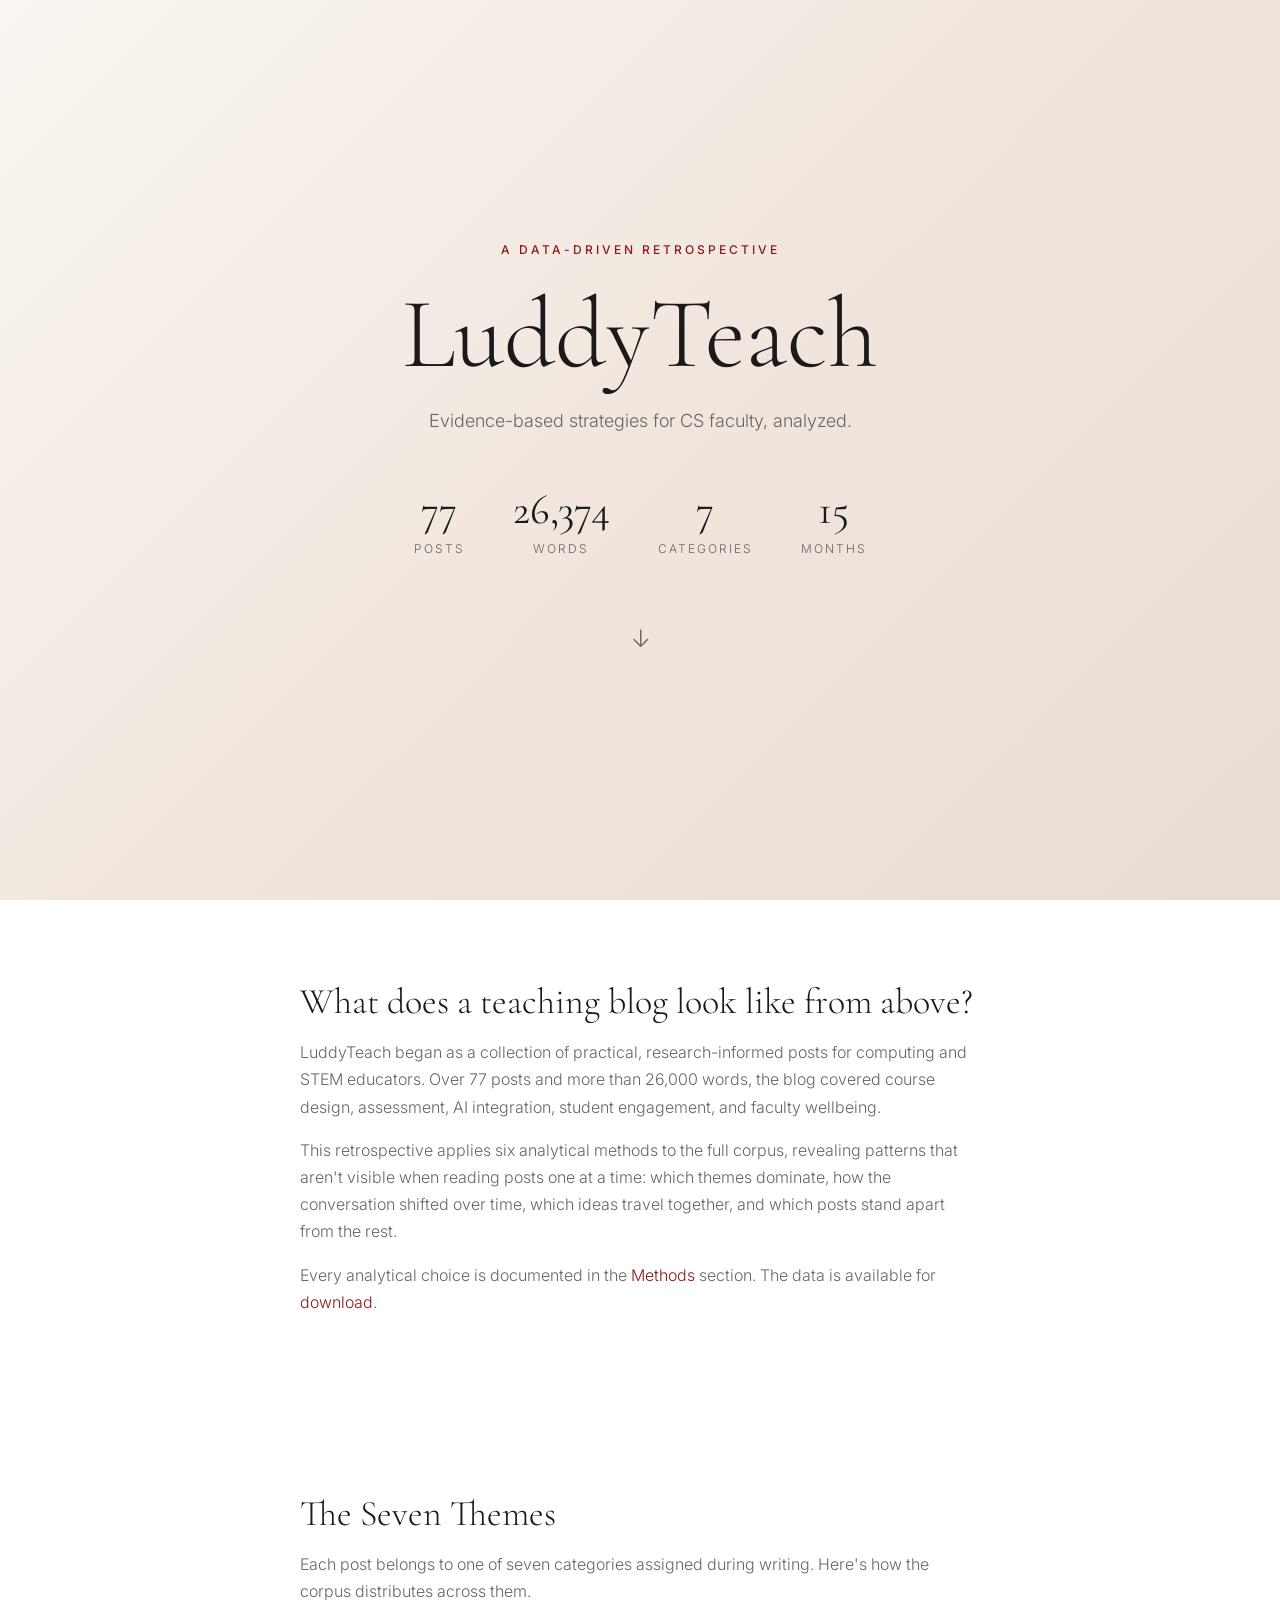
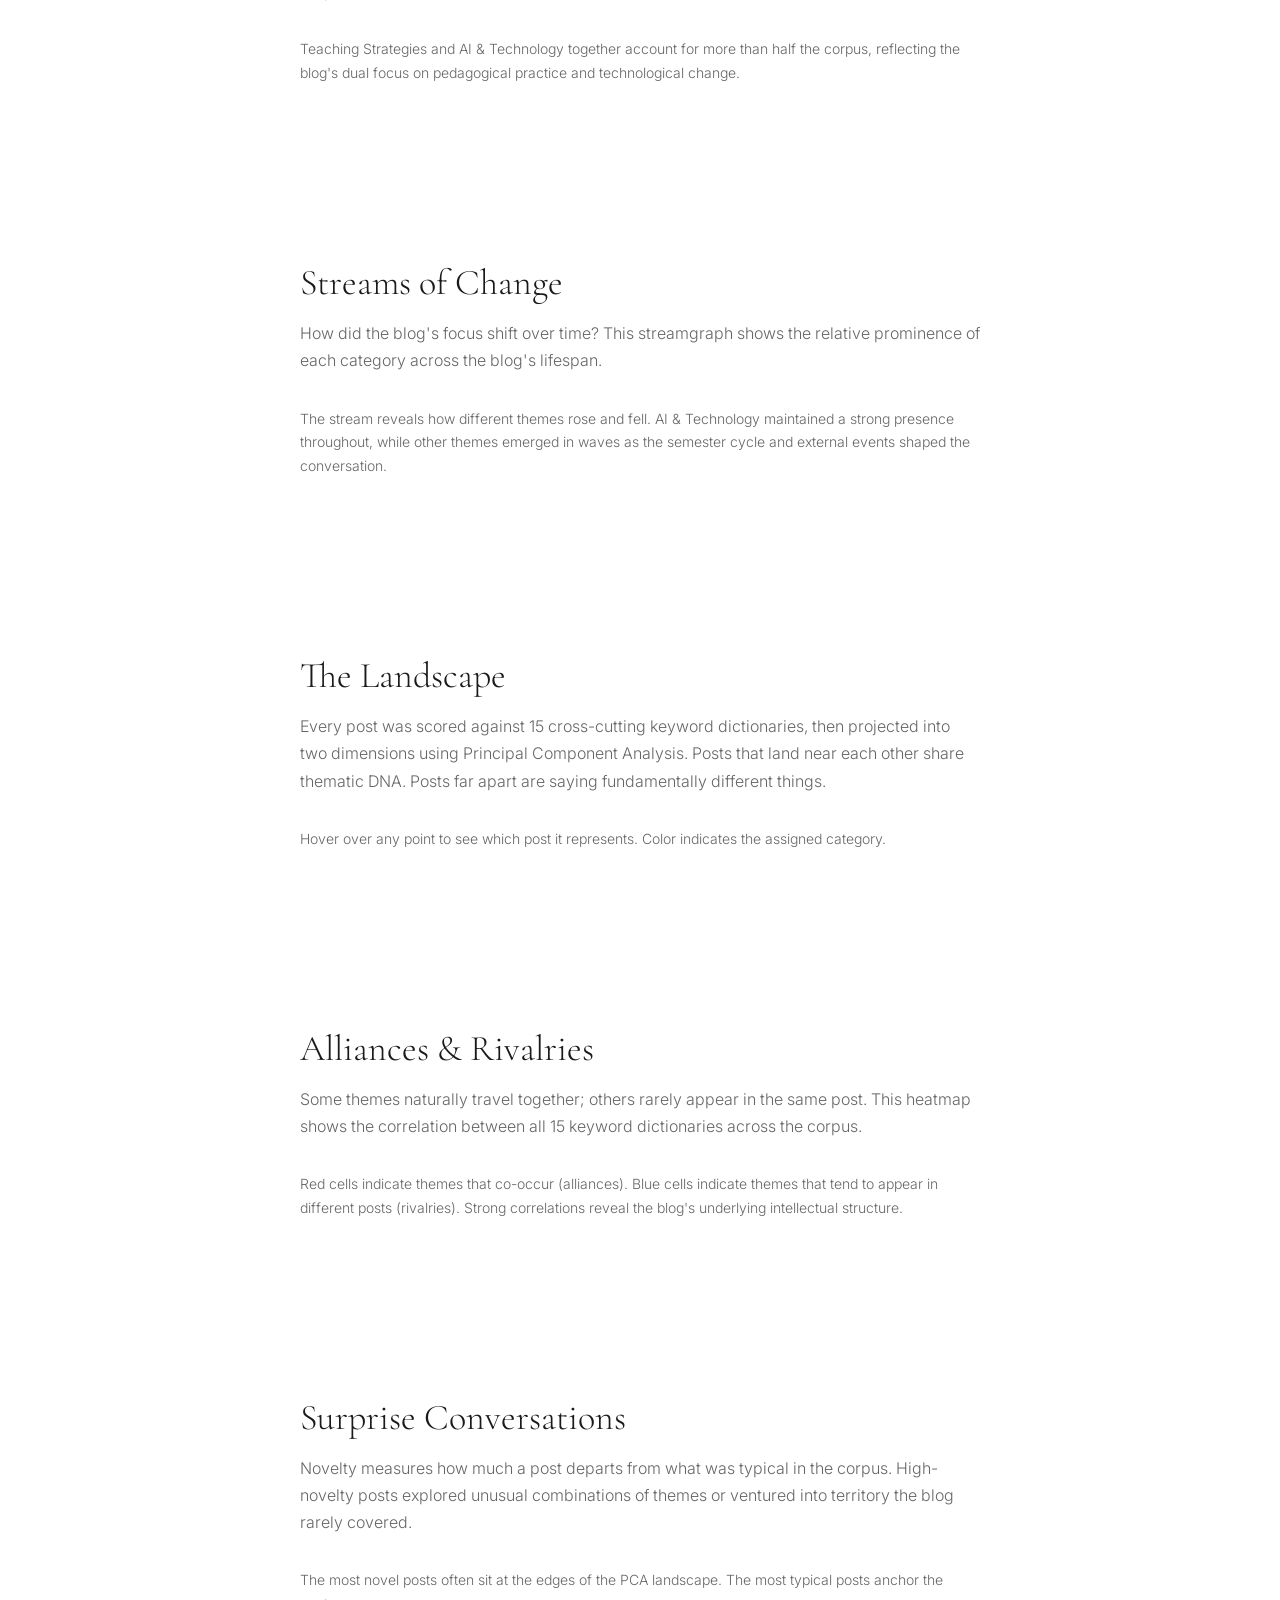
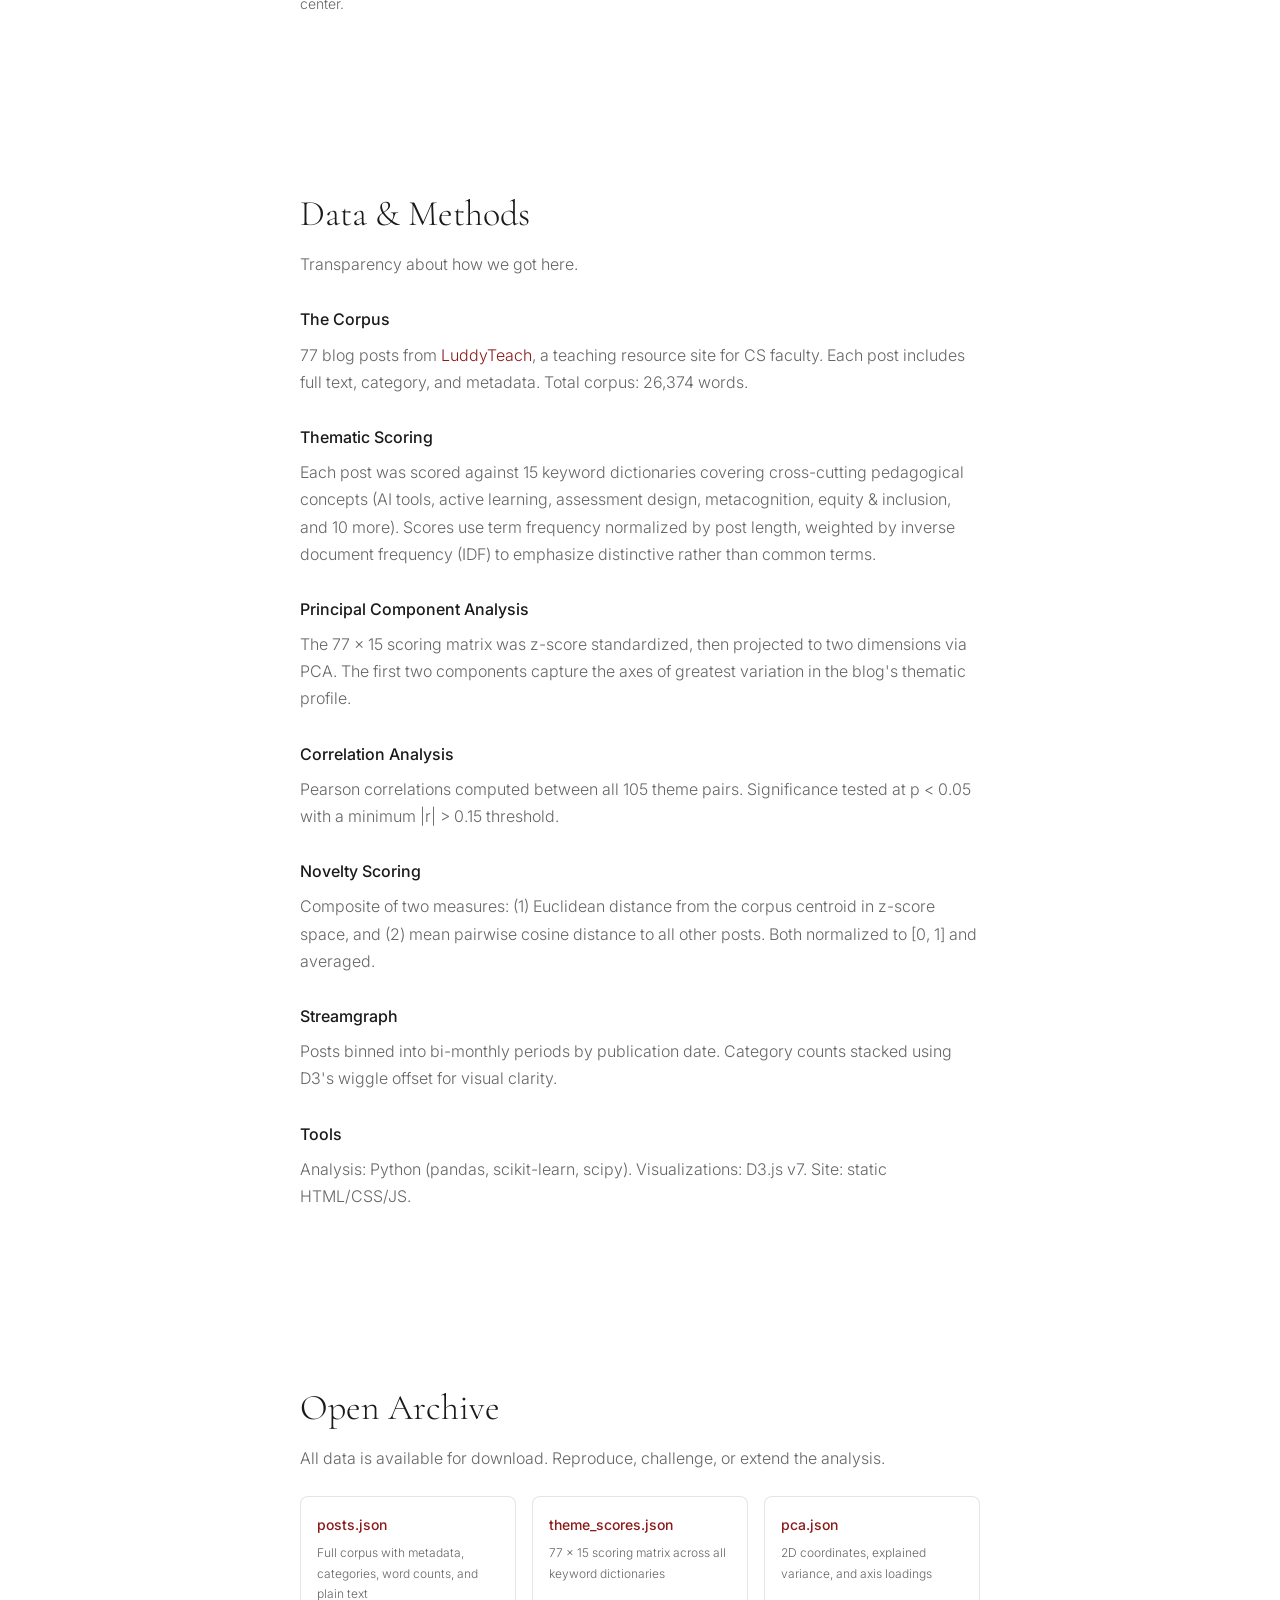
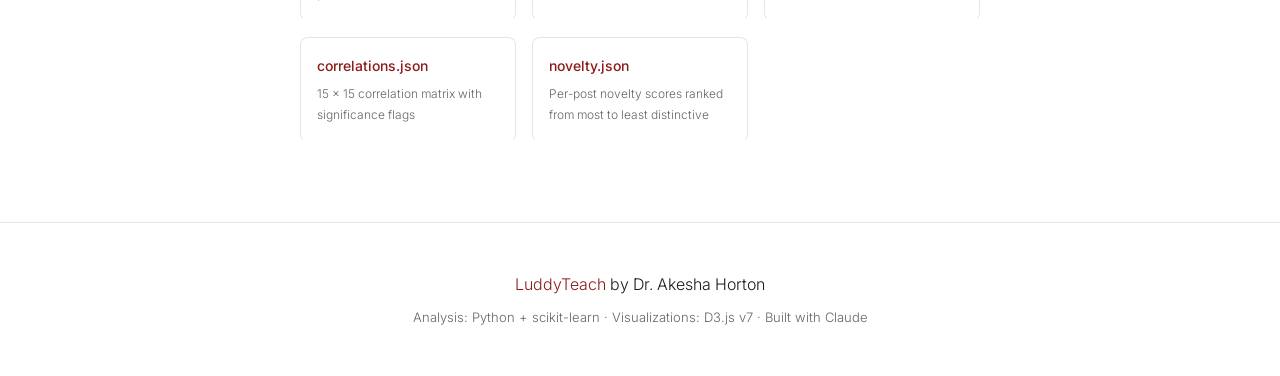
==== index.html @ 4d31f8a6 "Add LuddyTeach retrospective site Data-driven interactive retrospective of 77 LuddyTeach blog posts," ====
<!DOCTYPE html>
<html lang="en">
<head>
  <meta charset="UTF-8">
  <meta name="viewport" content="width=device-width, initial-scale=1.0">
  <title>LuddyTeach: A Retrospective</title>
  <link rel="preconnect" href="https://fonts.googleapis.com">
  <link rel="preconnect" href="https://fonts.gstatic.com" crossorigin>
  <link href="https://fonts.googleapis.com/css2?family=Cormorant+Garamond:wght@300;400;500&family=Inter:wght@300;400;500&display=swap" rel="stylesheet">
  <link rel="stylesheet" href="css/style.css">
</head>
<body>
  <!-- Hero -->
  <section id="hero" class="section hero">
    <div class="hero-content">
      <p class="hero-label">A DATA-DRIVEN RETROSPECTIVE</p>
      <h1 class="hero-title">LuddyTeach</h1>
      <p class="hero-subtitle">Evidence-based strategies for CS faculty, analyzed.</p>
      <div class="hero-stats">
        <div class="stat">
          <span class="stat-number" data-target="77">0</span>
          <span class="stat-label">Posts</span>
        </div>
        <div class="stat">
          <span class="stat-number" data-target="26374">0</span>
          <span class="stat-label">Words</span>
        </div>
        <div class="stat">
          <span class="stat-number" data-target="7">0</span>
          <span class="stat-label">Categories</span>
        </div>
        <div class="stat">
          <span class="stat-number" data-target="15">0</span>
          <span class="stat-label">Months</span>
        </div>
      </div>
      <div class="scroll-arrow">&#8595;</div>
    </div>
  </section>

  <!-- Introduction -->
  <section id="intro" class="section content-section">
    <div class="content-column">
      <h2>What does a teaching blog look like from above?</h2>
      <p>LuddyTeach began as a collection of practical, research-informed posts for computing and STEM educators. Over 77 posts and more than 26,000 words, the blog covered course design, assessment, AI integration, student engagement, and faculty wellbeing.</p>
      <p>This retrospective applies six analytical methods to the full corpus, revealing patterns that aren't visible when reading posts one at a time: which themes dominate, how the conversation shifted over time, which ideas travel together, and which posts stand apart from the rest.</p>
      <p>Every analytical choice is documented in the <a href="#methods">Methods</a> section. The data is available for <a href="#download">download</a>.</p>
    </div>
  </section>

  <!-- Themes -->
  <section id="themes" class="section content-section">
    <div class="content-column">
      <h2>The Seven Themes</h2>
      <p>Each post belongs to one of seven categories assigned during writing. Here's how the corpus distributes across them.</p>
    </div>
    <div class="chart-container">
      <div id="theme-chart"></div>
    </div>
    <div class="content-column">
      <p class="chart-caption">Teaching Strategies and AI & Technology together account for more than half the corpus, reflecting the blog's dual focus on pedagogical practice and technological change.</p>
    </div>
  </section>

  <!-- Streamgraph -->
  <section id="streams" class="section content-section">
    <div class="content-column">
      <h2>Streams of Change</h2>
      <p>How did the blog's focus shift over time? This streamgraph shows the relative prominence of each category across the blog's lifespan.</p>
    </div>
    <div class="chart-container wide">
      <div id="stream-chart"></div>
    </div>
    <div class="content-column">
      <p class="chart-caption">The stream reveals how different themes rose and fell. AI & Technology maintained a strong presence throughout, while other themes emerged in waves as the semester cycle and external events shaped the conversation.</p>
    </div>
  </section>

  <!-- PCA Landscape -->
  <section id="landscape" class="section content-section">
    <div class="content-column">
      <h2>The Landscape</h2>
      <p>Every post was scored against 15 cross-cutting keyword dictionaries, then projected into two dimensions using Principal Component Analysis. Posts that land near each other share thematic DNA. Posts far apart are saying fundamentally different things.</p>
    </div>
    <div class="chart-container">
      <div id="pca-chart"></div>
    </div>
    <div class="content-column">
      <p class="chart-caption" id="pca-caption">Hover over any point to see which post it represents. Color indicates the assigned category.</p>
    </div>
  </section>

  <!-- Correlations -->
  <section id="correlations" class="section content-section">
    <div class="content-column">
      <h2>Alliances &amp; Rivalries</h2>
      <p>Some themes naturally travel together; others rarely appear in the same post. This heatmap shows the correlation between all 15 keyword dictionaries across the corpus.</p>
    </div>
    <div class="chart-container">
      <div id="corr-chart"></div>
    </div>
    <div class="content-column">
      <p class="chart-caption">Red cells indicate themes that co-occur (alliances). Blue cells indicate themes that tend to appear in different posts (rivalries). Strong correlations reveal the blog's underlying intellectual structure.</p>
    </div>
  </section>

  <!-- Novelty -->
  <section id="novelty" class="section content-section">
    <div class="content-column">
      <h2>Surprise Conversations</h2>
      <p>Novelty measures how much a post departs from what was typical in the corpus. High-novelty posts explored unusual combinations of themes or ventured into territory the blog rarely covered.</p>
    </div>
    <div class="chart-container">
      <div id="novelty-chart"></div>
    </div>
    <div class="content-column">
      <p class="chart-caption">The most novel posts often sit at the edges of the PCA landscape. The most typical posts anchor the center.</p>
    </div>
  </section>

  <!-- Methods -->
  <section id="methods" class="section content-section">
    <div class="content-column">
      <h2>Data &amp; Methods</h2>
      <p>Transparency about how we got here.</p>

      <h3>The Corpus</h3>
      <p>77 blog posts from <a href="https://akesha.github.io/cs-faculty-hub/" target="_blank">LuddyTeach</a>, a teaching resource site for CS faculty. Each post includes full text, category, and metadata. Total corpus: 26,374 words.</p>

      <h3>Thematic Scoring</h3>
      <p>Each post was scored against 15 keyword dictionaries covering cross-cutting pedagogical concepts (AI tools, active learning, assessment design, metacognition, equity &amp; inclusion, and 10 more). Scores use term frequency normalized by post length, weighted by inverse document frequency (IDF) to emphasize distinctive rather than common terms.</p>

      <h3>Principal Component Analysis</h3>
      <p>The 77 &times; 15 scoring matrix was z-score standardized, then projected to two dimensions via PCA. The first two components capture the axes of greatest variation in the blog's thematic profile.</p>

      <h3>Correlation Analysis</h3>
      <p>Pearson correlations computed between all 105 theme pairs. Significance tested at p &lt; 0.05 with a minimum |r| &gt; 0.15 threshold.</p>

      <h3>Novelty Scoring</h3>
      <p>Composite of two measures: (1) Euclidean distance from the corpus centroid in z-score space, and (2) mean pairwise cosine distance to all other posts. Both normalized to [0, 1] and averaged.</p>

      <h3>Streamgraph</h3>
      <p>Posts binned into bi-monthly periods by publication date. Category counts stacked using D3's wiggle offset for visual clarity.</p>

      <h3>Tools</h3>
      <p>Analysis: Python (pandas, scikit-learn, scipy). Visualizations: D3.js v7. Site: static HTML/CSS/JS.</p>
    </div>
  </section>

  <!-- Download -->
  <section id="download" class="section content-section">
    <div class="content-column">
      <h2>Open Archive</h2>
      <p>All data is available for download. Reproduce, challenge, or extend the analysis.</p>
      <div class="download-grid">
        <a href="data/posts.json" download class="download-card">
          <strong>posts.json</strong>
          <span>Full corpus with metadata, categories, word counts, and plain text</span>
        </a>
        <a href="data/theme_scores.json" download class="download-card">
          <strong>theme_scores.json</strong>
          <span>77 &times; 15 scoring matrix across all keyword dictionaries</span>
        </a>
        <a href="data/pca.json" download class="download-card">
          <strong>pca.json</strong>
          <span>2D coordinates, explained variance, and axis loadings</span>
        </a>
        <a href="data/correlations.json" download class="download-card">
          <strong>correlations.json</strong>
          <span>15 &times; 15 correlation matrix with significance flags</span>
        </a>
        <a href="data/novelty.json" download class="download-card">
          <strong>novelty.json</strong>
          <span>Per-post novelty scores ranked from most to least distinctive</span>
        </a>
      </div>
    </div>
  </section>

  <!-- Footer -->
  <footer class="footer">
    <p><a href="https://akesha.github.io/cs-faculty-hub/" target="_blank">LuddyTeach</a> by Dr. Akesha Horton</p>
    <p class="footer-sub">Analysis: Python + scikit-learn &middot; Visualizations: D3.js v7 &middot; Built with Claude</p>
  </footer>

  <!-- Tooltip -->
  <div id="tooltip" class="tooltip"></div>

  <script src="https://d3js.org/d3.v7.min.js"></script>
  <script src="js/utils.js"></script>
  <script src="js/hero.js"></script>
  <script src="js/themes.js"></script>
  <script src="js/streamgraph.js"></script>
  <script src="js/pca.js"></script>
  <script src="js/correlations.js"></script>
  <script src="js/novelty.js"></script>
  <script src="js/main.js"></script>
</body>
</html>
---- css/style.css ----
/* Reset */
*, *::before, *::after { margin: 0; padding: 0; box-sizing: border-box; }

/* Typography */
:root {
  --font-display: 'Cormorant Garamond', serif;
  --font-body: 'Inter', sans-serif;
  --color-bg: #fff;
  --color-text: #1a1a1a;
  --color-text-secondary: #666;
  --color-border: #e5e5e5;
  --color-accent: #8b1a1a;
  --cat-ai: #4E79A7;
  --cat-teaching: #F28E2B;
  --cat-assessment: #E15759;
  --cat-engagement: #76B7B2;
  --cat-course: #59A14F;
  --cat-inclusion: #EDC948;
  --cat-wellbeing: #B07AA1;
}

html { scroll-behavior: smooth; }

body {
  font-family: var(--font-body);
  font-weight: 300;
  color: var(--color-text);
  background: var(--color-bg);
  line-height: 1.7;
  font-size: 16px;
  -webkit-font-smoothing: antialiased;
}

/* Sections */
.section {
  padding: 80px 24px;
  opacity: 0;
  transform: translateY(30px);
  transition: opacity 0.6s ease, transform 0.6s ease;
}
.section.visible {
  opacity: 1;
  transform: translateY(0);
}

/* Hero */
.hero {
  min-height: 100vh;
  display: flex;
  align-items: center;
  justify-content: center;
  text-align: center;
  background: linear-gradient(135deg, #faf5f0 0%, #f0e6de 50%, #e8ddd4 100%);
  opacity: 1;
  transform: none;
}
.hero-label {
  font-family: var(--font-body);
  font-weight: 500;
  font-size: 12px;
  letter-spacing: 3px;
  color: var(--color-accent);
  margin-bottom: 20px;
}
.hero-title {
  font-family: var(--font-display);
  font-weight: 300;
  font-size: clamp(48px, 10vw, 100px);
  line-height: 1.1;
  margin-bottom: 16px;
  color: var(--color-text);
}
.hero-subtitle {
  font-size: 18px;
  color: var(--color-text-secondary);
  margin-bottom: 48px;
  font-weight: 300;
}
.hero-stats {
  display: flex;
  gap: 48px;
  justify-content: center;
  flex-wrap: wrap;
}
.stat {
  display: flex;
  flex-direction: column;
  align-items: center;
}
.stat-number {
  font-family: var(--font-display);
  font-size: 42px;
  font-weight: 400;
  color: var(--color-text);
  line-height: 1.2;
}
.stat-label {
  font-size: 12px;
  letter-spacing: 2px;
  text-transform: uppercase;
  color: var(--color-text-secondary);
  margin-top: 4px;
}
.scroll-arrow {
  margin-top: 60px;
  font-size: 24px;
  color: var(--color-text-secondary);
  animation: bounce 2s infinite;
}
@keyframes bounce {
  0%, 100% { transform: translateY(0); }
  50% { transform: translateY(8px); }
}

/* Content column */
.content-column {
  max-width: 680px;
  margin: 0 auto;
}
.content-column h2 {
  font-family: var(--font-display);
  font-weight: 300;
  font-size: 36px;
  margin-bottom: 16px;
  line-height: 1.2;
}
.content-column h3 {
  font-family: var(--font-body);
  font-weight: 500;
  font-size: 16px;
  margin-top: 28px;
  margin-bottom: 8px;
}
.content-column p {
  margin-bottom: 16px;
  color: var(--color-text-secondary);
}
.content-column a {
  color: var(--color-accent);
  text-decoration: none;
  border-bottom: 1px solid transparent;
  transition: border-color 0.2s;
}
.content-column a:hover {
  border-bottom-color: var(--color-accent);
}

/* Chart containers */
.chart-container {
  max-width: 720px;
  margin: 32px auto;
  padding: 0 16px;
}
.chart-container.wide {
  max-width: 900px;
}
.chart-caption {
  font-size: 14px;
  color: var(--color-text-secondary);
  margin-top: 12px;
}

/* SVG defaults */
svg text {
  font-family: var(--font-body);
}

/* Tooltip */
.tooltip {
  position: fixed;
  pointer-events: none;
  background: rgba(26, 26, 26, 0.92);
  color: #fff;
  padding: 8px 12px;
  border-radius: 6px;
  font-size: 13px;
  line-height: 1.4;
  max-width: 280px;
  opacity: 0;
  transition: opacity 0.15s;
  z-index: 100;
}
.tooltip.active {
  opacity: 1;
}
.tooltip strong {
  font-weight: 500;
}
.tooltip .cat-dot {
  display: inline-block;
  width: 8px;
  height: 8px;
  border-radius: 50%;
  margin-right: 4px;
  vertical-align: middle;
}

/* Download grid */
.download-grid {
  display: grid;
  grid-template-columns: repeat(auto-fit, minmax(200px, 1fr));
  gap: 16px;
  margin-top: 24px;
}
.download-card {
  display: flex;
  flex-direction: column;
  gap: 6px;
  padding: 16px;
  border: 1px solid var(--color-border);
  border-radius: 8px;
  text-decoration: none;
  color: var(--color-text);
  transition: border-color 0.2s, box-shadow 0.2s;
}
.download-card:hover {
  border-color: var(--color-accent);
  box-shadow: 0 2px 8px rgba(0,0,0,0.06);
}
.download-card strong {
  font-weight: 500;
  font-size: 14px;
}
.download-card span {
  font-size: 12px;
  color: var(--color-text-secondary);
}

/* Footer */
.footer {
  text-align: center;
  padding: 48px 24px;
  border-top: 1px solid var(--color-border);
}
.footer a {
  color: var(--color-accent);
  text-decoration: none;
}
.footer-sub {
  font-size: 13px;
  color: var(--color-text-secondary);
  margin-top: 8px;
}

/* Responsive */
@media (max-width: 768px) {
  .section { padding: 60px 16px; }
  .hero-stats { gap: 32px; }
  .stat-number { font-size: 32px; }
  .content-column h2 { font-size: 28px; }
  .chart-container, .chart-container.wide {
    max-width: 100%;
    overflow-x: auto;
  }
}
@media (max-width: 480px) {
  .hero-stats { gap: 24px; }
  .hero-subtitle { font-size: 16px; }
}
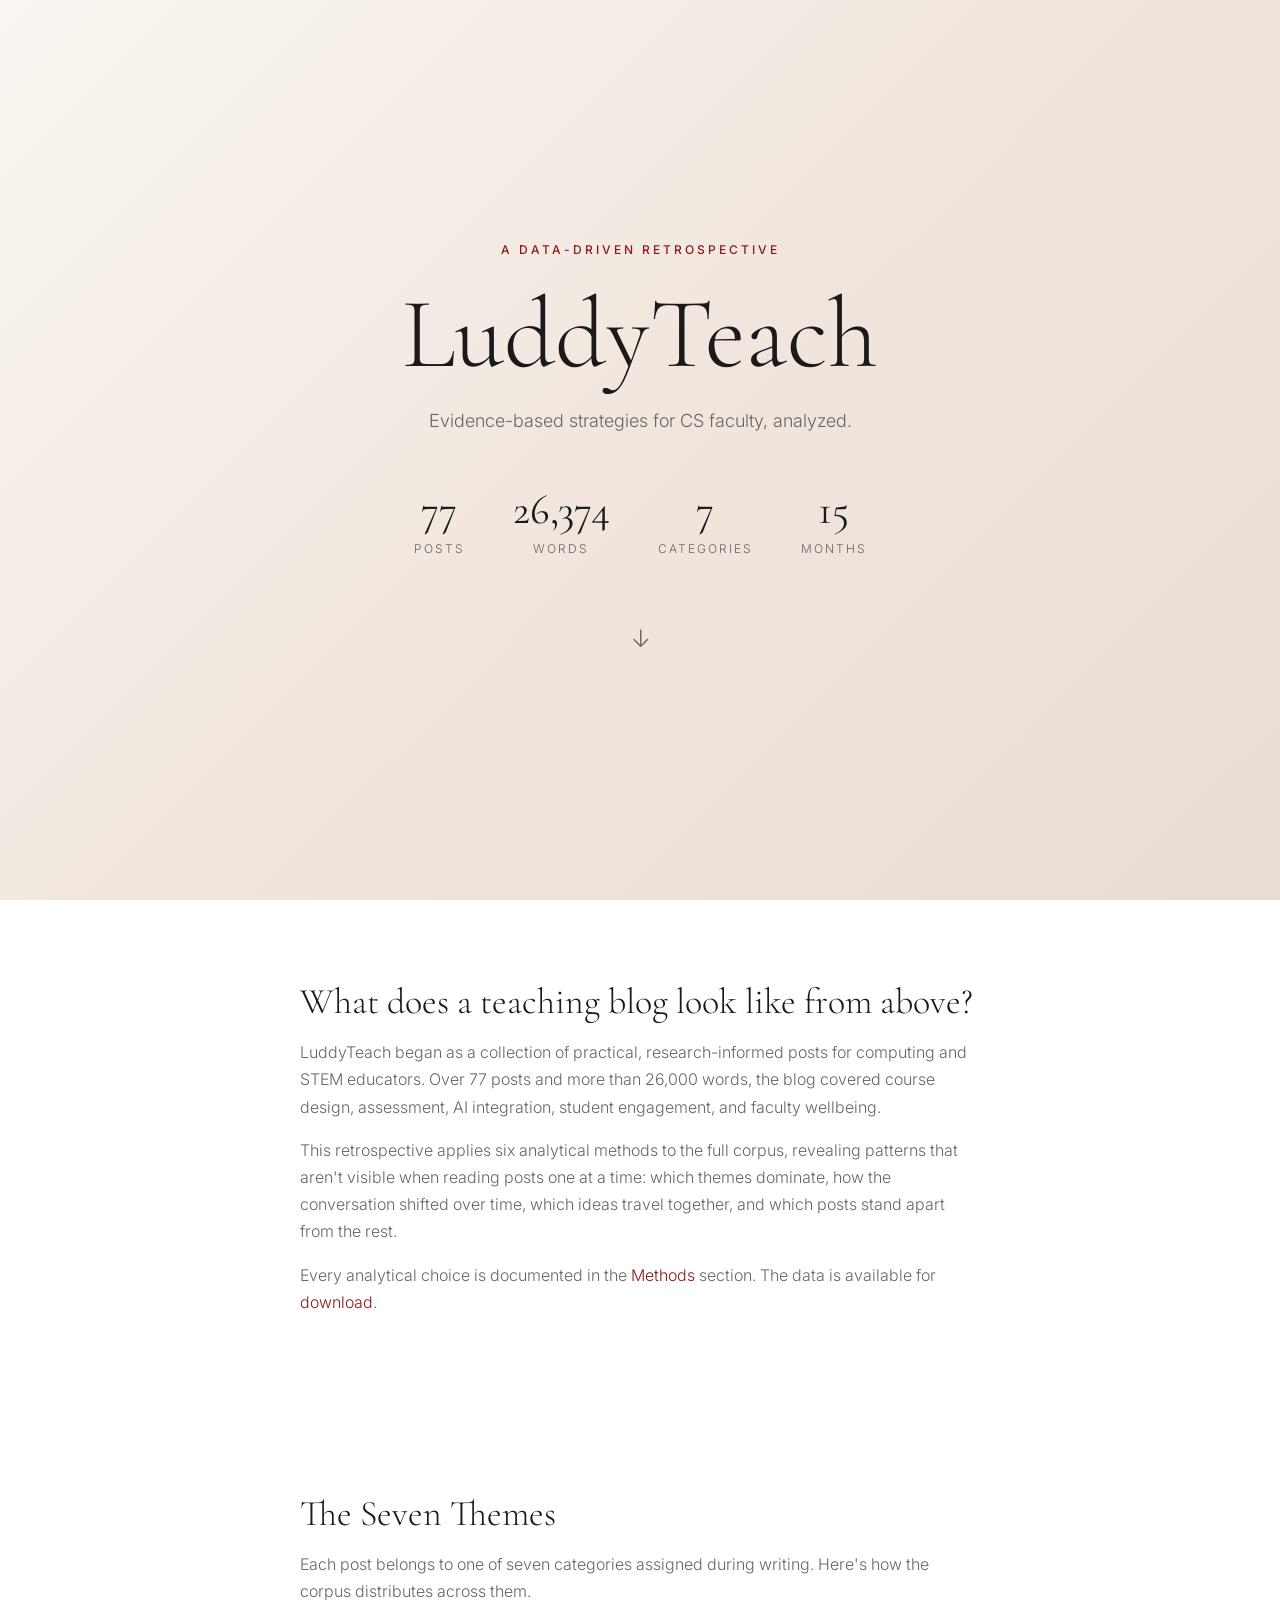
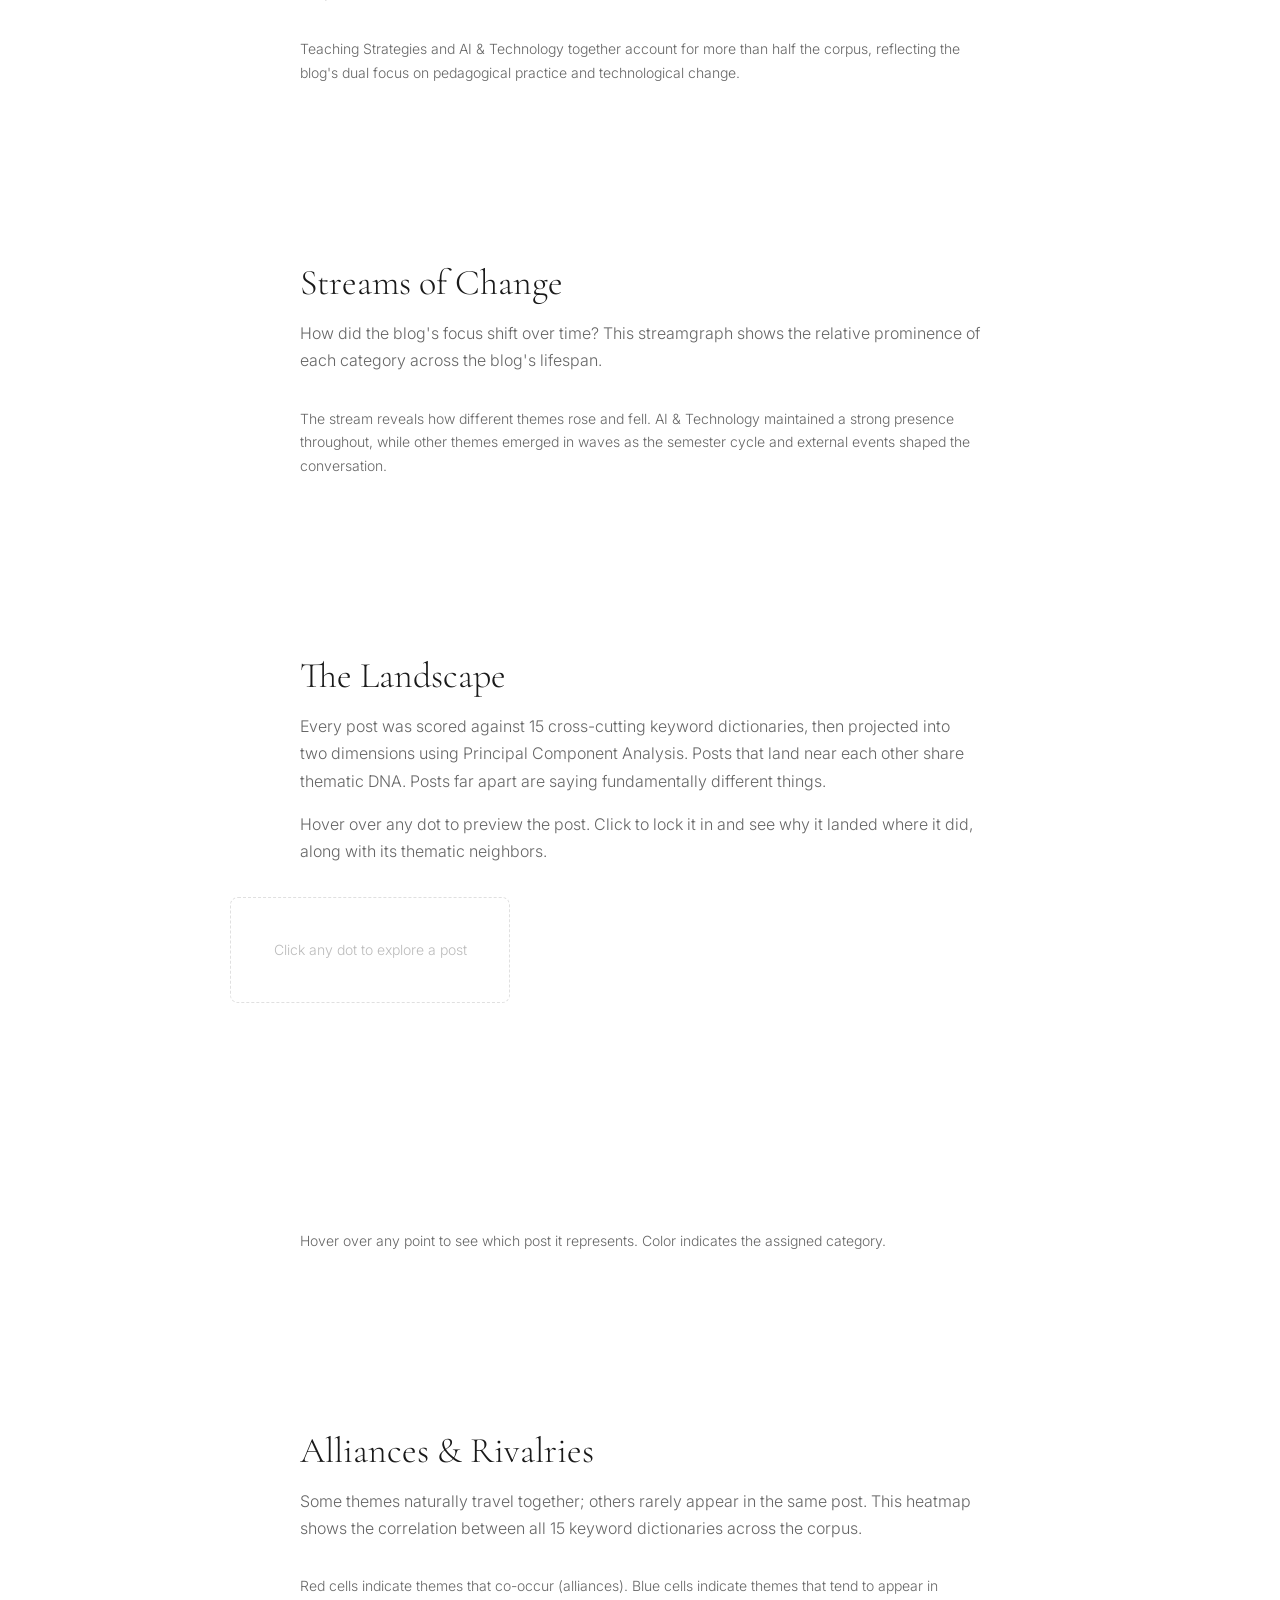
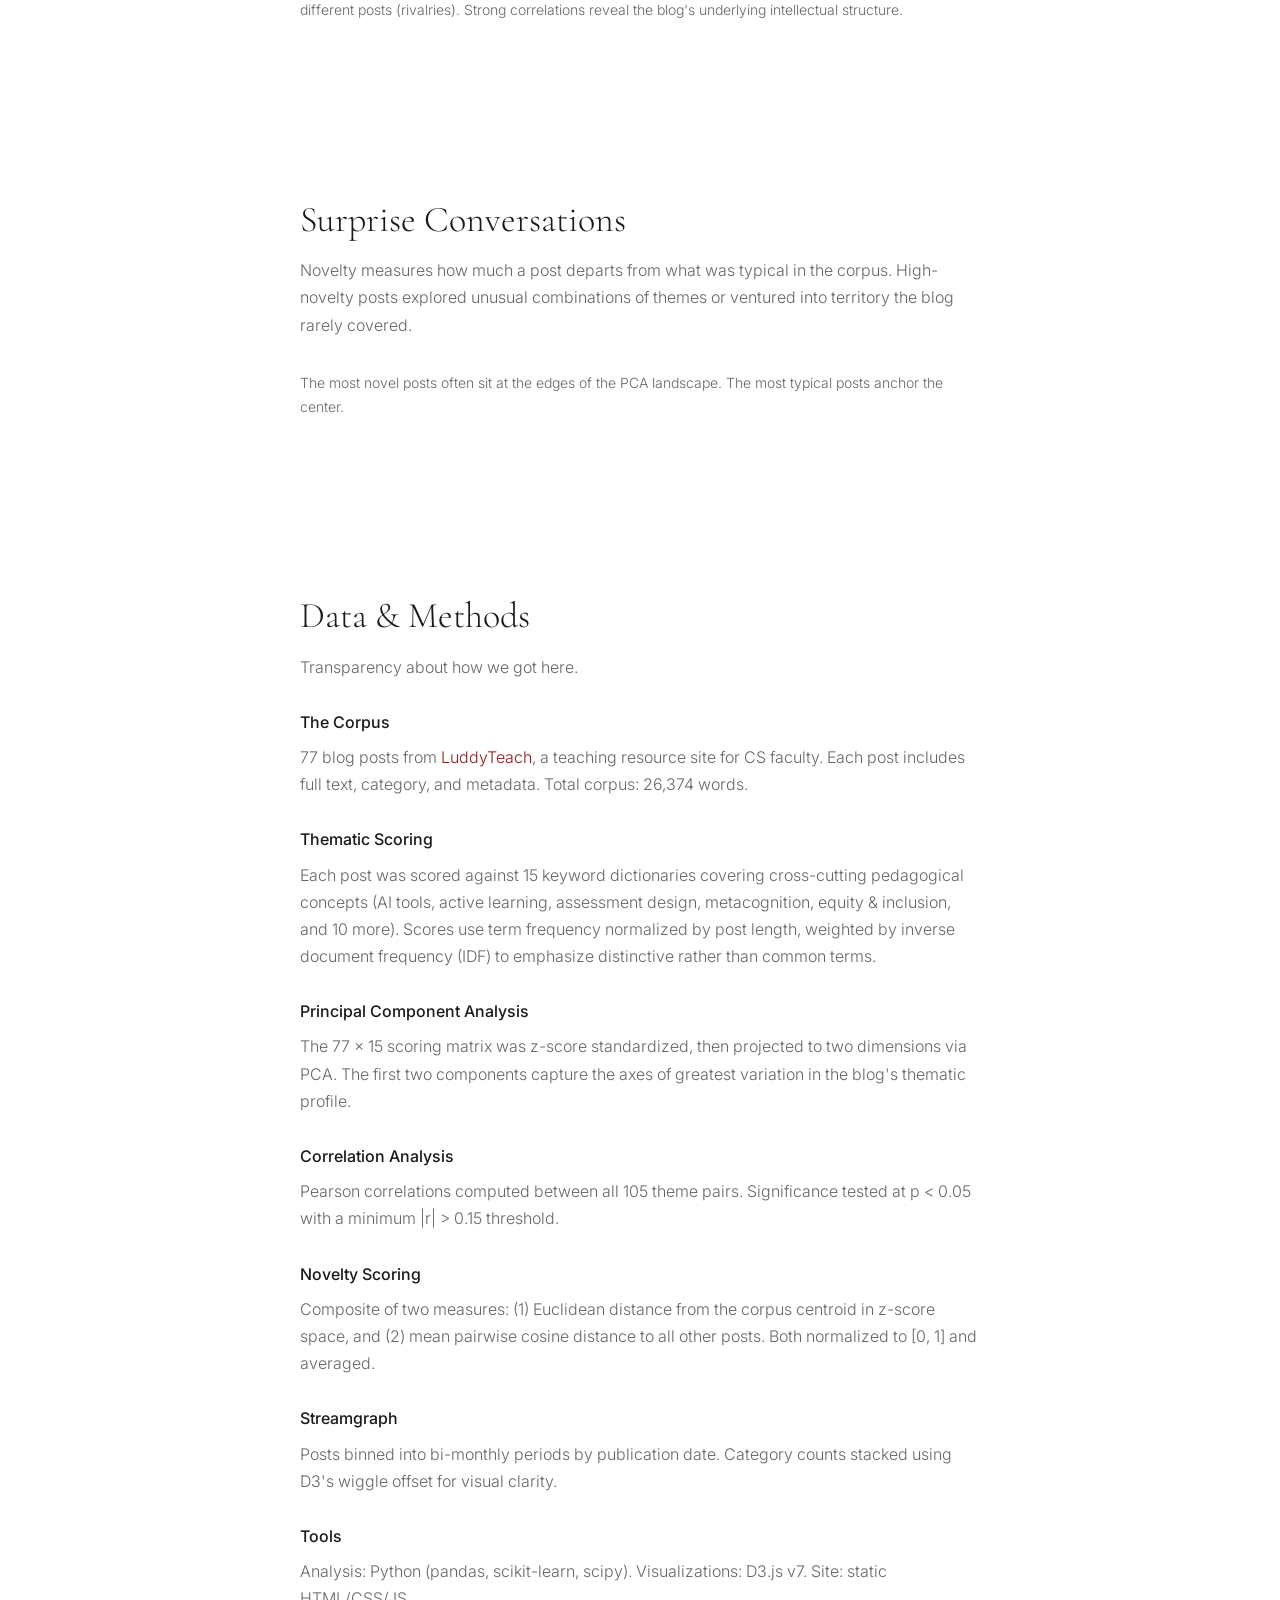
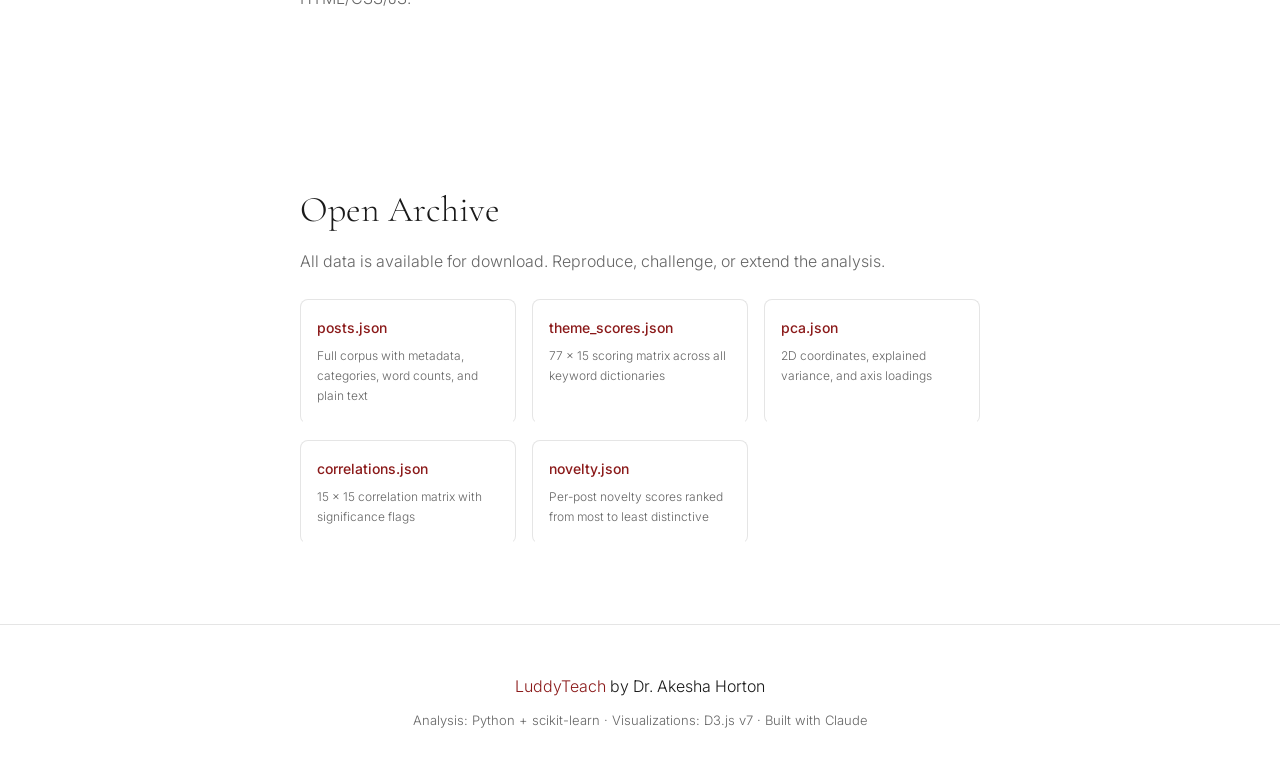
==== commit 11d0fa74: "Upgrade PCA landscape with click-to-lock detail panel Add SLL-style interactive landscape: K-means c" ====
--- a/index.html
+++ b/index.html
@@ -81,8 +81,9 @@
     <div class="content-column">
       <h2>The Landscape</h2>
       <p>Every post was scored against 15 cross-cutting keyword dictionaries, then projected into two dimensions using Principal Component Analysis. Posts that land near each other share thematic DNA. Posts far apart are saying fundamentally different things.</p>
-    </div>
-    <div class="chart-container">
+      <p>Hover over any dot to preview the post. Click to lock it in and see why it landed where it did, along with its thematic neighbors.</p>
+    </div>
+    <div class="chart-container wide">
       <div id="pca-chart"></div>
     </div>
     <div class="content-column">
--- a/css/style.css
+++ b/css/style.css
@@ -195,6 +195,100 @@
   vertical-align: middle;
 }
 
+/* PCA Landscape */
+.pca-wrapper {
+  display: flex;
+  gap: 24px;
+  align-items: flex-start;
+}
+.pca-chart-area {
+  flex-shrink: 0;
+}
+.pca-panel {
+  flex: 1;
+  min-width: 240px;
+  max-width: 280px;
+  min-height: 300px;
+}
+.pca-panel-empty {
+  color: #bbb;
+  font-size: 14px;
+  padding: 40px 16px;
+  text-align: center;
+  border: 1px dashed #e0e0e0;
+  border-radius: 8px;
+}
+.pca-panel-content {
+  padding: 12px 0;
+}
+.panel-cluster {
+  font-size: 11px;
+  font-weight: 500;
+  letter-spacing: 1.5px;
+  text-transform: uppercase;
+  margin-bottom: 6px;
+}
+.panel-title {
+  font-family: var(--font-display);
+  font-weight: 400;
+  font-size: 20px;
+  line-height: 1.3;
+  margin-bottom: 8px;
+  color: var(--color-text);
+}
+.panel-summary {
+  font-size: 13px;
+  color: var(--color-text-secondary);
+  line-height: 1.5;
+  margin-bottom: 16px;
+}
+.panel-section-label {
+  font-size: 11px;
+  font-weight: 500;
+  letter-spacing: 1.5px;
+  color: var(--color-accent);
+  margin-bottom: 6px;
+  margin-top: 12px;
+}
+.panel-why {
+  font-size: 13px;
+  color: var(--color-text-secondary);
+  line-height: 1.5;
+  margin-bottom: 4px;
+}
+.theme-tag {
+  display: inline-block;
+  padding: 2px 8px;
+  border-radius: 3px;
+  font-size: 11px;
+  font-weight: 500;
+  margin: 1px 2px;
+}
+.theme-tag.high {
+  background: #e8f4e8;
+  color: #2d6a2d;
+}
+.theme-tag.low {
+  background: #f4e8e8;
+  color: #8b3a3a;
+}
+.panel-neighbors {
+  display: flex;
+  flex-direction: column;
+  gap: 6px;
+}
+.neighbor-item {
+  font-size: 12px;
+  color: #555;
+  cursor: pointer;
+  padding: 4px 6px;
+  border-radius: 4px;
+  transition: background 0.15s;
+}
+.neighbor-item:hover {
+  background: #f5f5f5;
+}
+
 /* Download grid */
 .download-grid {
   display: grid;
@@ -252,6 +346,12 @@
     max-width: 100%;
     overflow-x: auto;
   }
+  .pca-wrapper {
+    flex-direction: column;
+  }
+  .pca-panel {
+    max-width: 100%;
+  }
 }
 @media (max-width: 480px) {
   .hero-stats { gap: 24px; }
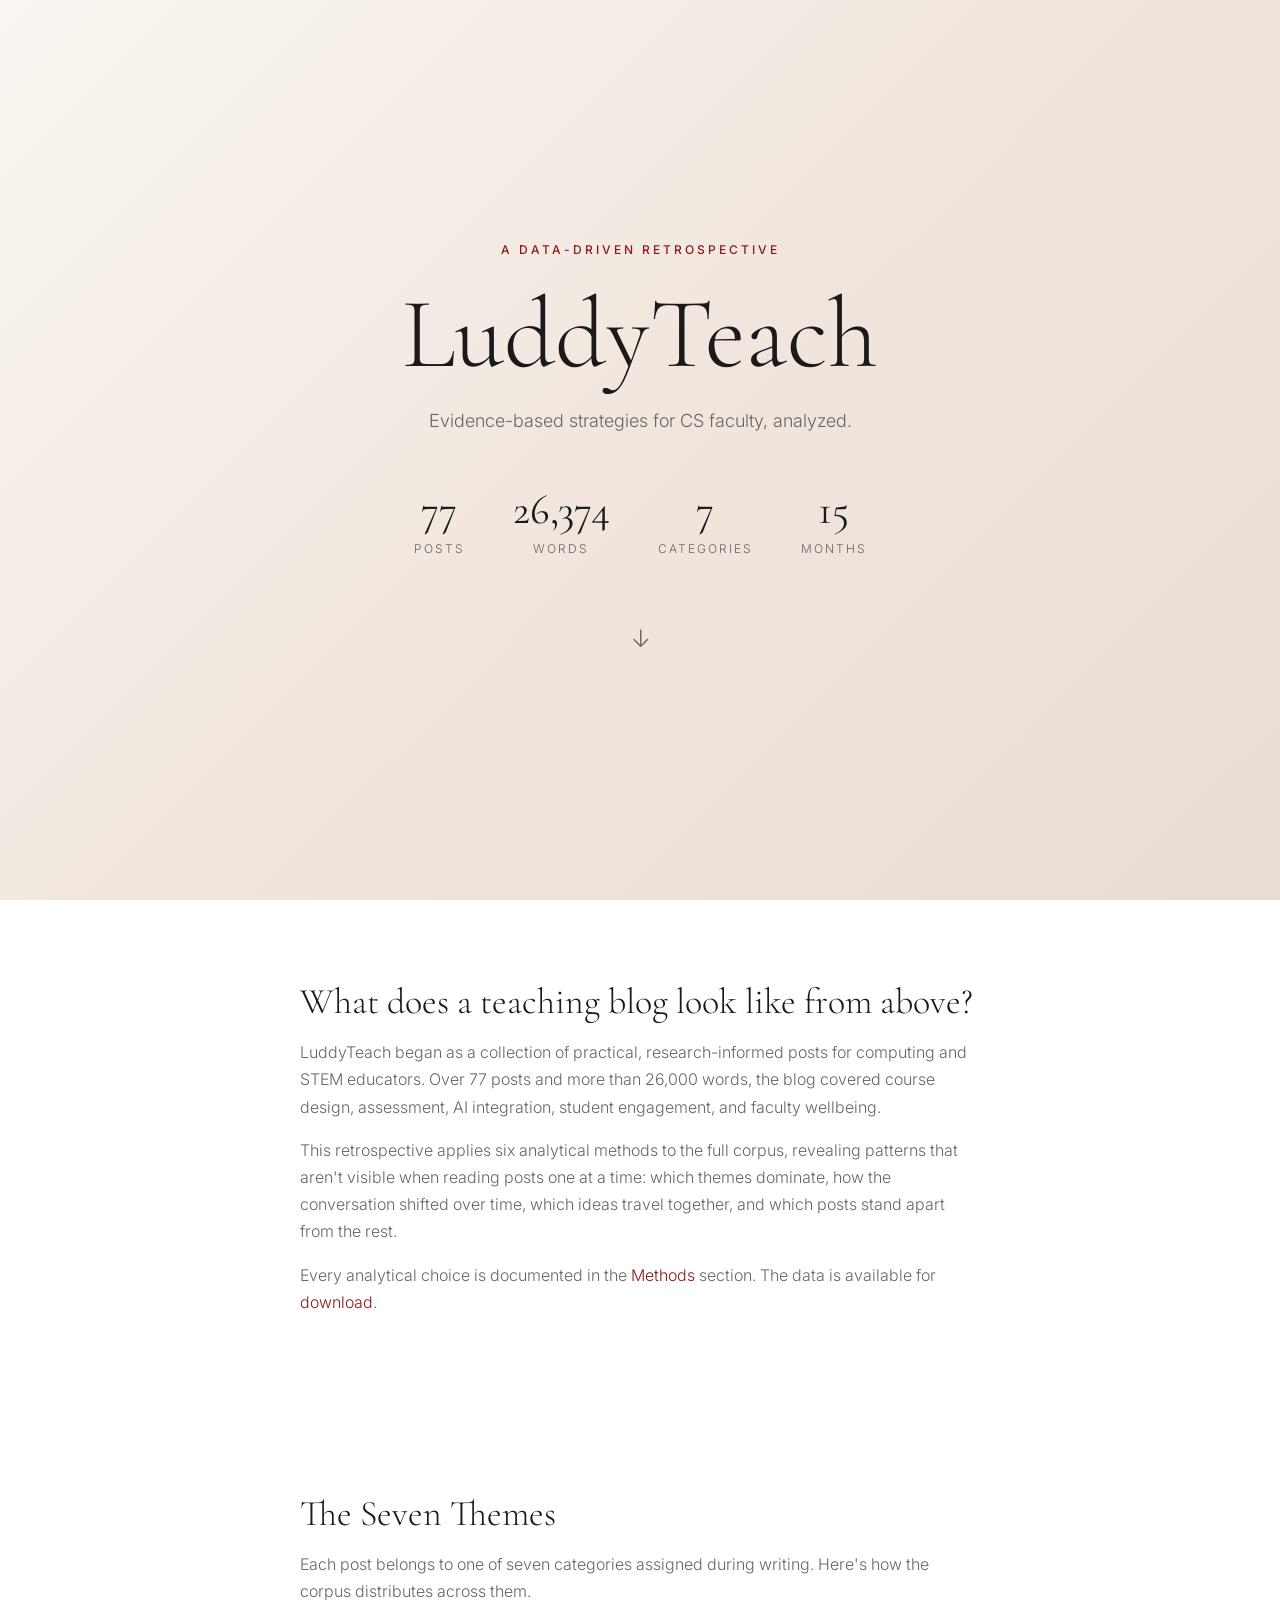
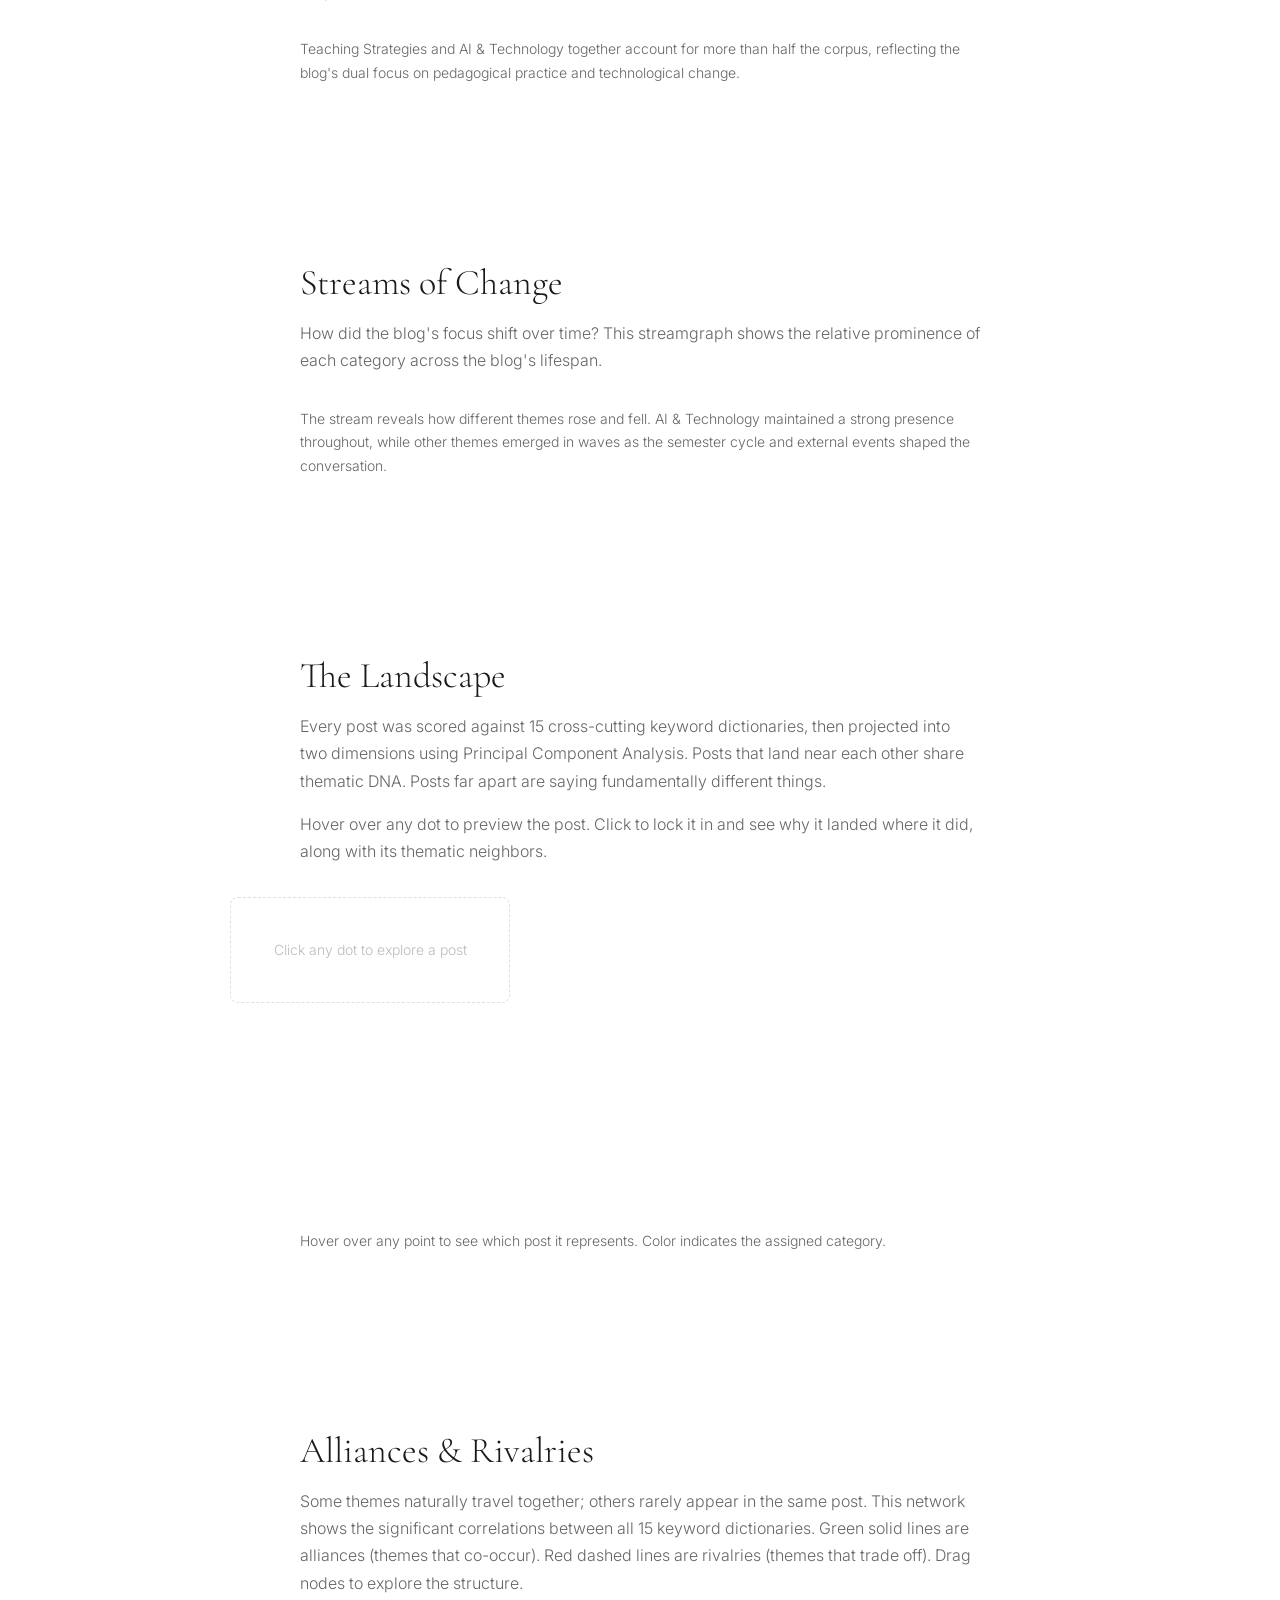
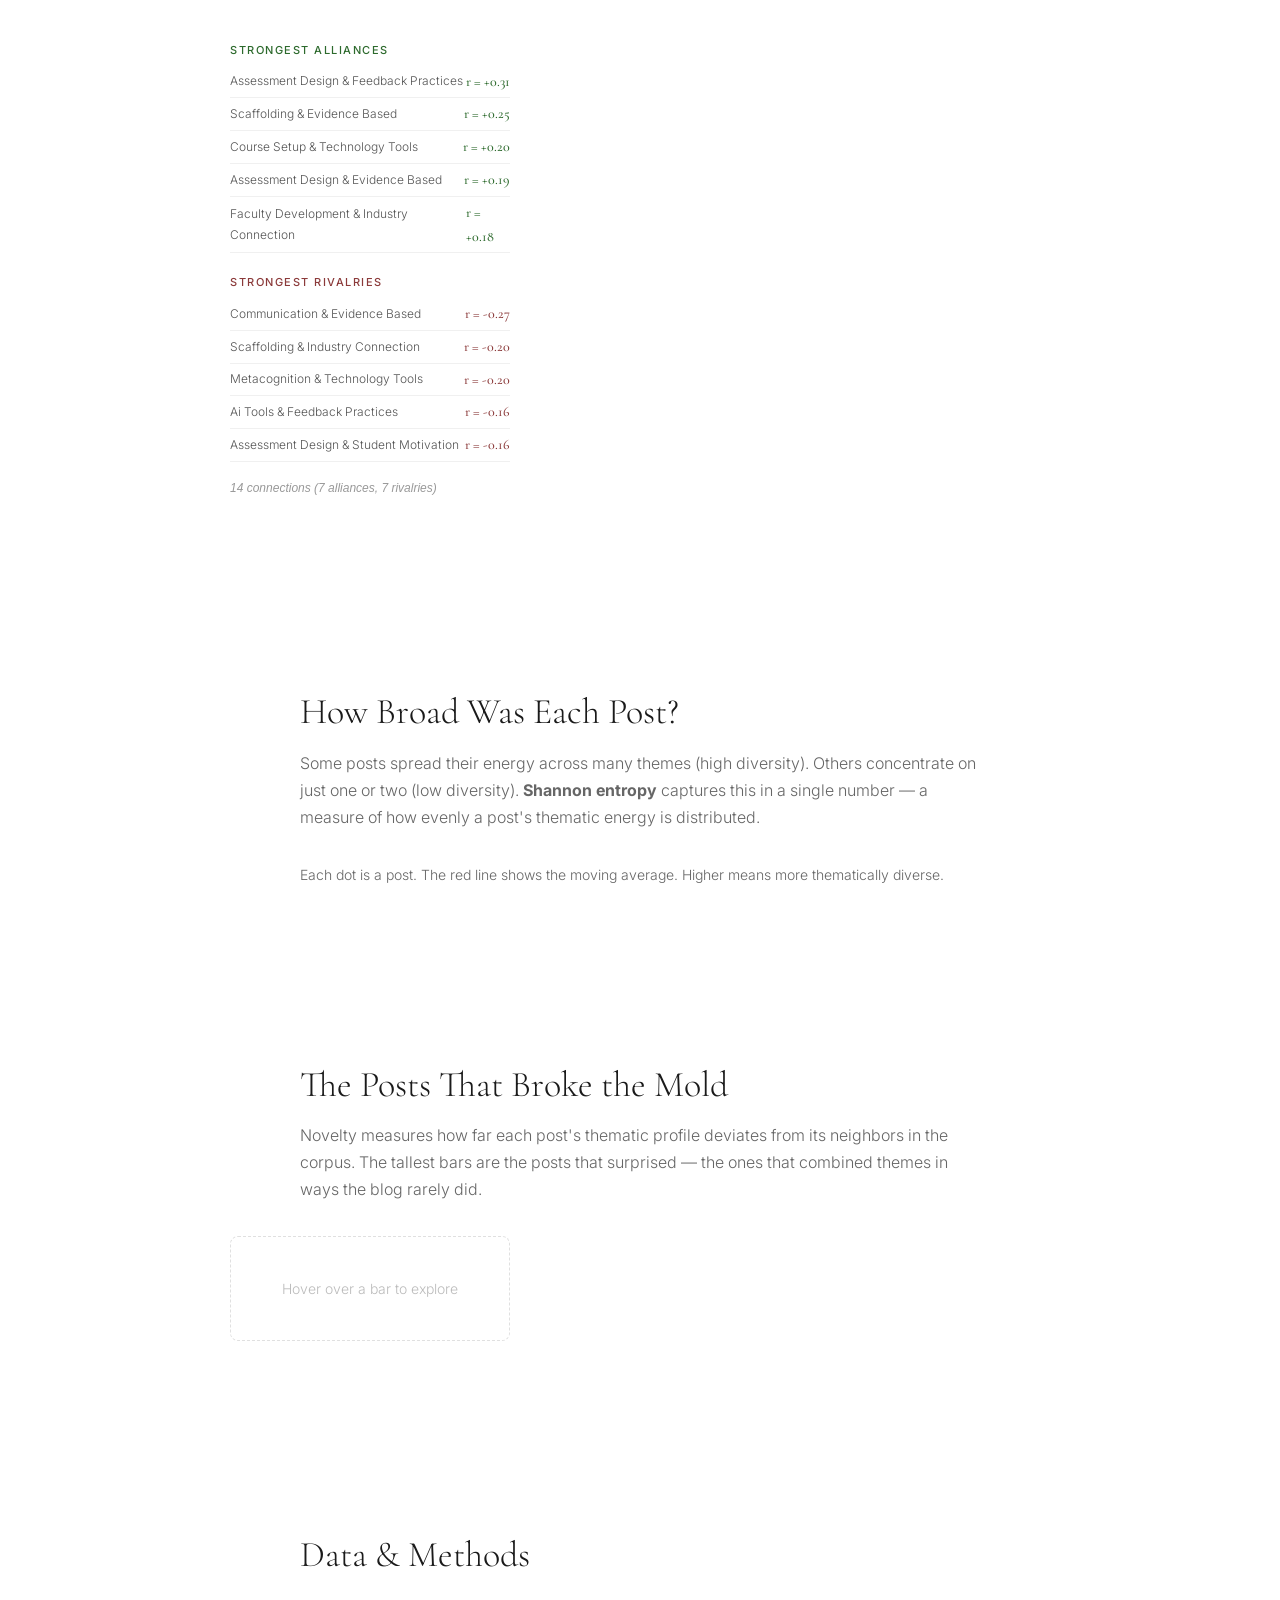
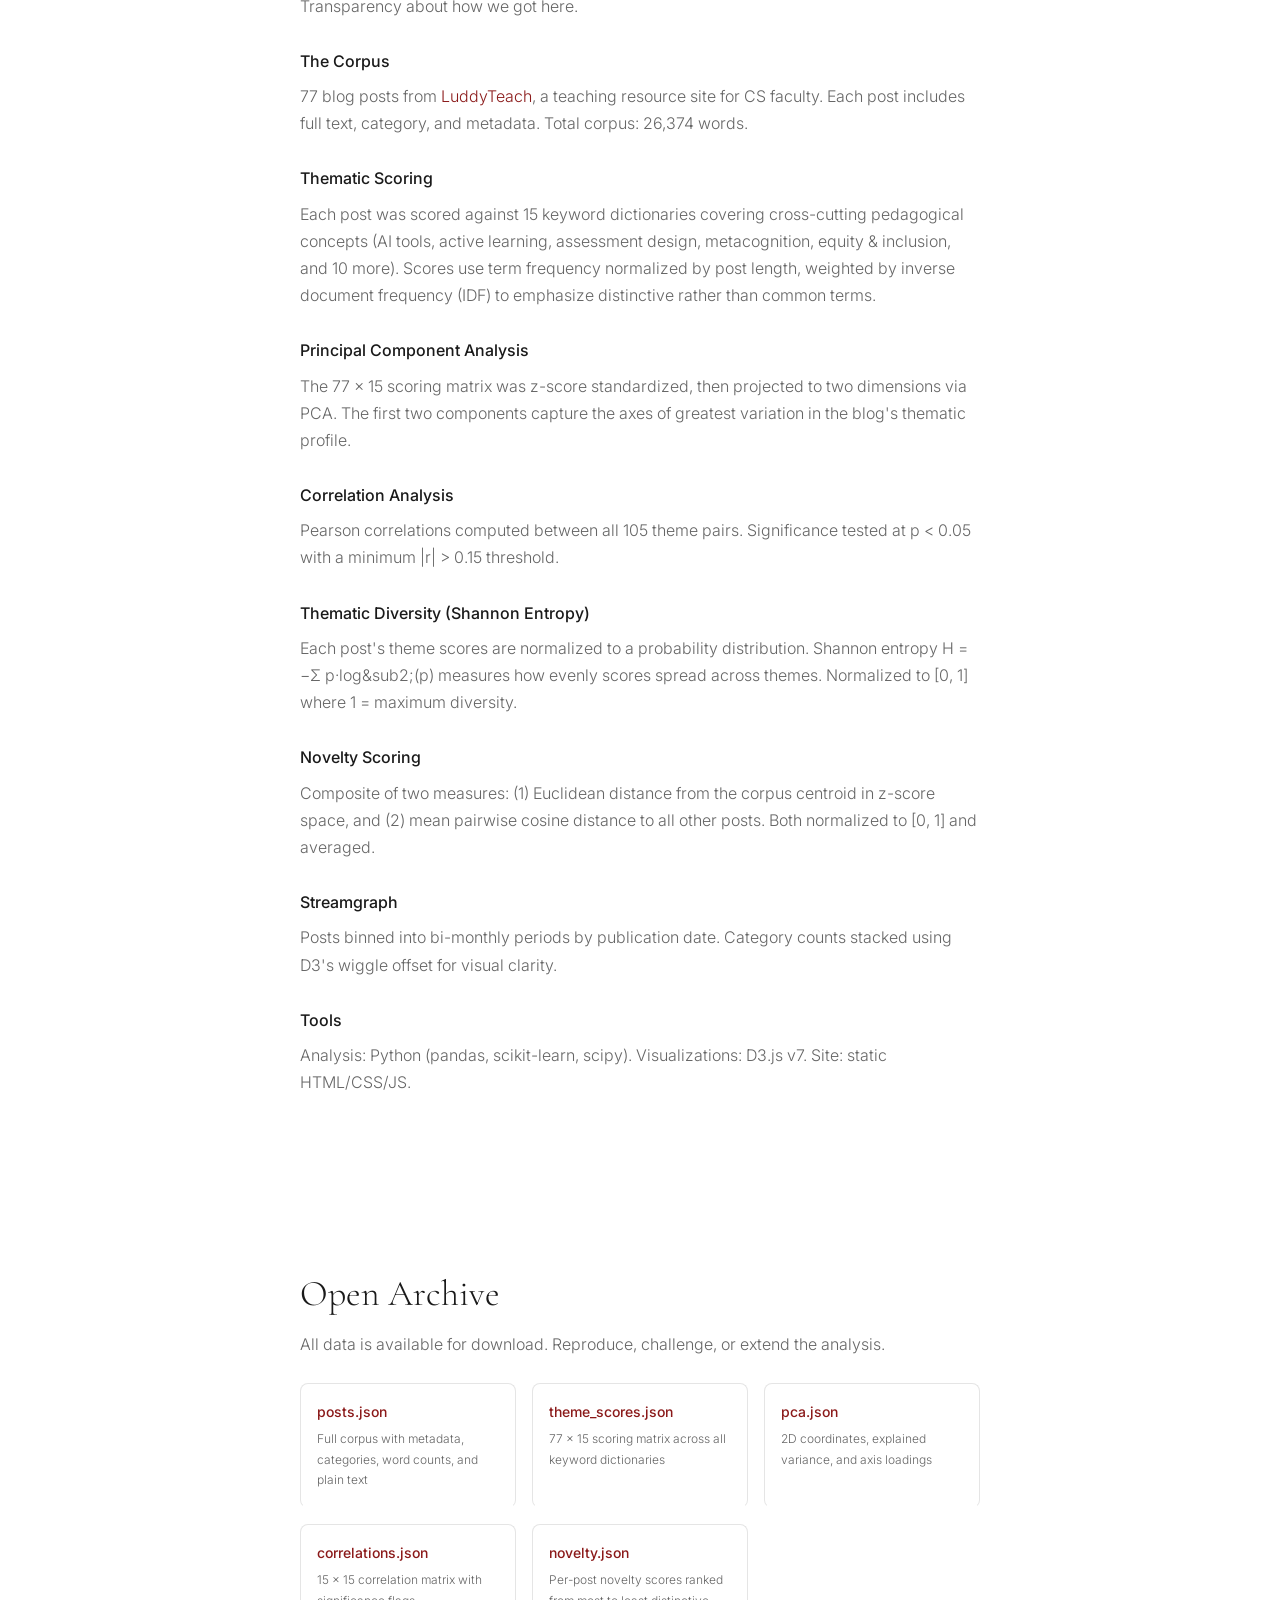
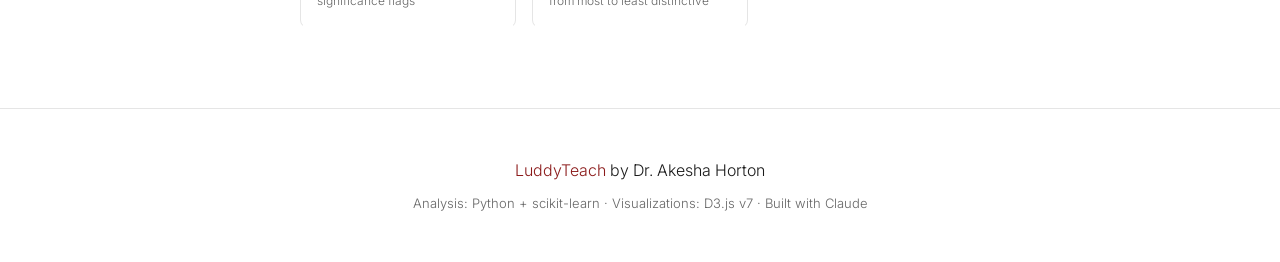
==== commit c75a3cbd: "Add SLL-style network graph, entropy plot, and novelty timeline - Replace correlation heatmap with f" ====
--- a/index.html
+++ b/index.html
@@ -95,27 +95,35 @@
   <section id="correlations" class="section content-section">
     <div class="content-column">
       <h2>Alliances &amp; Rivalries</h2>
-      <p>Some themes naturally travel together; others rarely appear in the same post. This heatmap shows the correlation between all 15 keyword dictionaries across the corpus.</p>
-    </div>
-    <div class="chart-container">
+      <p>Some themes naturally travel together; others rarely appear in the same post. This network shows the significant correlations between all 15 keyword dictionaries. Green solid lines are alliances (themes that co-occur). Red dashed lines are rivalries (themes that trade off). Drag nodes to explore the structure.</p>
+    </div>
+    <div class="chart-container wide">
       <div id="corr-chart"></div>
     </div>
-    <div class="content-column">
-      <p class="chart-caption">Red cells indicate themes that co-occur (alliances). Blue cells indicate themes that tend to appear in different posts (rivalries). Strong correlations reveal the blog's underlying intellectual structure.</p>
+  </section>
+
+  <!-- Diversity -->
+  <section id="diversity" class="section content-section">
+    <div class="content-column">
+      <h2>How Broad Was Each Post?</h2>
+      <p>Some posts spread their energy across many themes (high diversity). Others concentrate on just one or two (low diversity). <strong>Shannon entropy</strong> captures this in a single number &mdash; a measure of how evenly a post's thematic energy is distributed.</p>
+    </div>
+    <div class="chart-container wide">
+      <div id="entropy-chart"></div>
+    </div>
+    <div class="content-column">
+      <p class="chart-caption" id="entropy-caption">Each dot is a post. The red line shows the moving average. Higher means more thematically diverse.</p>
     </div>
   </section>
 
   <!-- Novelty -->
   <section id="novelty" class="section content-section">
     <div class="content-column">
-      <h2>Surprise Conversations</h2>
-      <p>Novelty measures how much a post departs from what was typical in the corpus. High-novelty posts explored unusual combinations of themes or ventured into territory the blog rarely covered.</p>
-    </div>
-    <div class="chart-container">
+      <h2>The Posts That Broke the Mold</h2>
+      <p>Novelty measures how far each post's thematic profile deviates from its neighbors in the corpus. The tallest bars are the posts that surprised &mdash; the ones that combined themes in ways the blog rarely did.</p>
+    </div>
+    <div class="chart-container wide">
       <div id="novelty-chart"></div>
-    </div>
-    <div class="content-column">
-      <p class="chart-caption">The most novel posts often sit at the edges of the PCA landscape. The most typical posts anchor the center.</p>
     </div>
   </section>
 
@@ -136,6 +144,9 @@
 
       <h3>Correlation Analysis</h3>
       <p>Pearson correlations computed between all 105 theme pairs. Significance tested at p &lt; 0.05 with a minimum |r| &gt; 0.15 threshold.</p>
+
+      <h3>Thematic Diversity (Shannon Entropy)</h3>
+      <p>Each post's theme scores are normalized to a probability distribution. Shannon entropy H = &minus;&Sigma; p&middot;log&sub2;(p) measures how evenly scores spread across themes. Normalized to [0, 1] where 1 = maximum diversity.</p>
 
       <h3>Novelty Scoring</h3>
       <p>Composite of two measures: (1) Euclidean distance from the corpus centroid in z-score space, and (2) mean pairwise cosine distance to all other posts. Both normalized to [0, 1] and averaged.</p>
@@ -194,6 +205,7 @@
   <script src="js/streamgraph.js"></script>
   <script src="js/pca.js"></script>
   <script src="js/correlations.js"></script>
+  <script src="js/entropy.js"></script>
   <script src="js/novelty.js"></script>
   <script src="js/main.js"></script>
 </body>
--- a/css/style.css
+++ b/css/style.css
@@ -289,6 +289,76 @@
   background: #f5f5f5;
 }
 
+/* Network graph & novelty wrappers */
+.corr-wrapper, .novelty-wrapper {
+  display: flex;
+  gap: 24px;
+  align-items: flex-start;
+}
+.corr-chart-area, .novelty-chart-area {
+  flex-shrink: 0;
+}
+.corr-panel, .novelty-panel {
+  flex: 1;
+  min-width: 240px;
+  max-width: 280px;
+}
+.corr-pair {
+  display: flex;
+  justify-content: space-between;
+  align-items: center;
+  padding: 4px 0;
+  font-size: 12px;
+  border-bottom: 1px solid #f0f0f0;
+}
+.corr-pair-name {
+  color: #555;
+}
+.corr-r {
+  font-weight: 500;
+  font-family: 'Cormorant Garamond', serif;
+  font-size: 14px;
+}
+.corr-r.alliance { color: #2d6a2d; }
+.corr-r.rivalry { color: #8b3a3a; }
+.corr-summary {
+  font-size: 12px;
+  color: #999;
+  margin-top: 16px;
+  font-style: italic;
+}
+
+/* Novelty cards */
+.novelty-cards {
+  margin-top: 32px;
+}
+.novelty-cards-grid {
+  display: grid;
+  grid-template-columns: repeat(auto-fit, minmax(160px, 1fr));
+  gap: 12px;
+}
+.novelty-card {
+  border: 1px solid var(--color-border);
+  border-radius: 8px;
+  padding: 12px;
+}
+.novelty-card-score {
+  font-size: 12px;
+  color: var(--color-accent);
+  margin-bottom: 4px;
+}
+.novelty-card-title {
+  font-size: 13px;
+  font-weight: 500;
+  line-height: 1.3;
+  margin-bottom: 6px;
+}
+.novelty-card-tags {
+  display: flex;
+  flex-wrap: wrap;
+  gap: 3px;
+}
+
 /* Download grid */
 .download-grid {
   display: grid;
@@ -346,10 +416,10 @@
     max-width: 100%;
     overflow-x: auto;
   }
-  .pca-wrapper {
+  .pca-wrapper, .corr-wrapper, .novelty-wrapper {
     flex-direction: column;
   }
-  .pca-panel {
+  .pca-panel, .corr-panel, .novelty-panel {
     max-width: 100%;
   }
 }
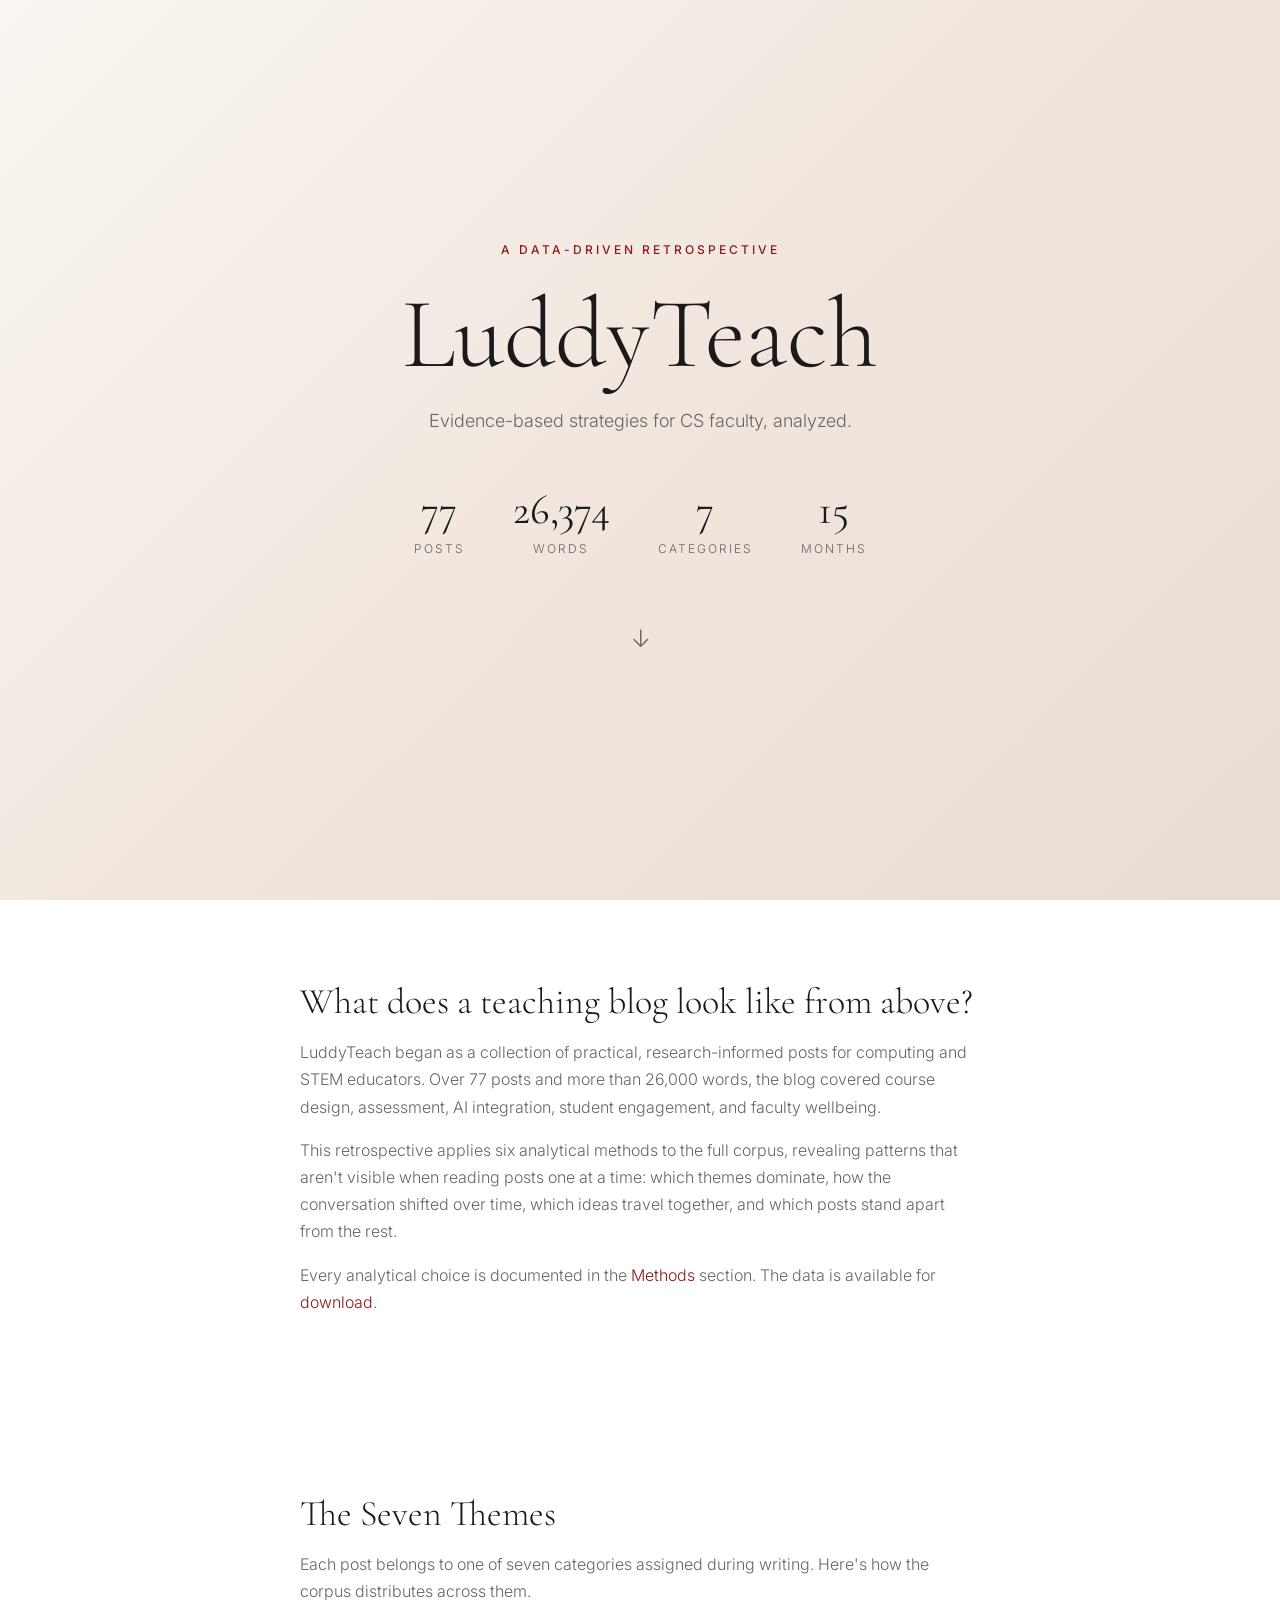
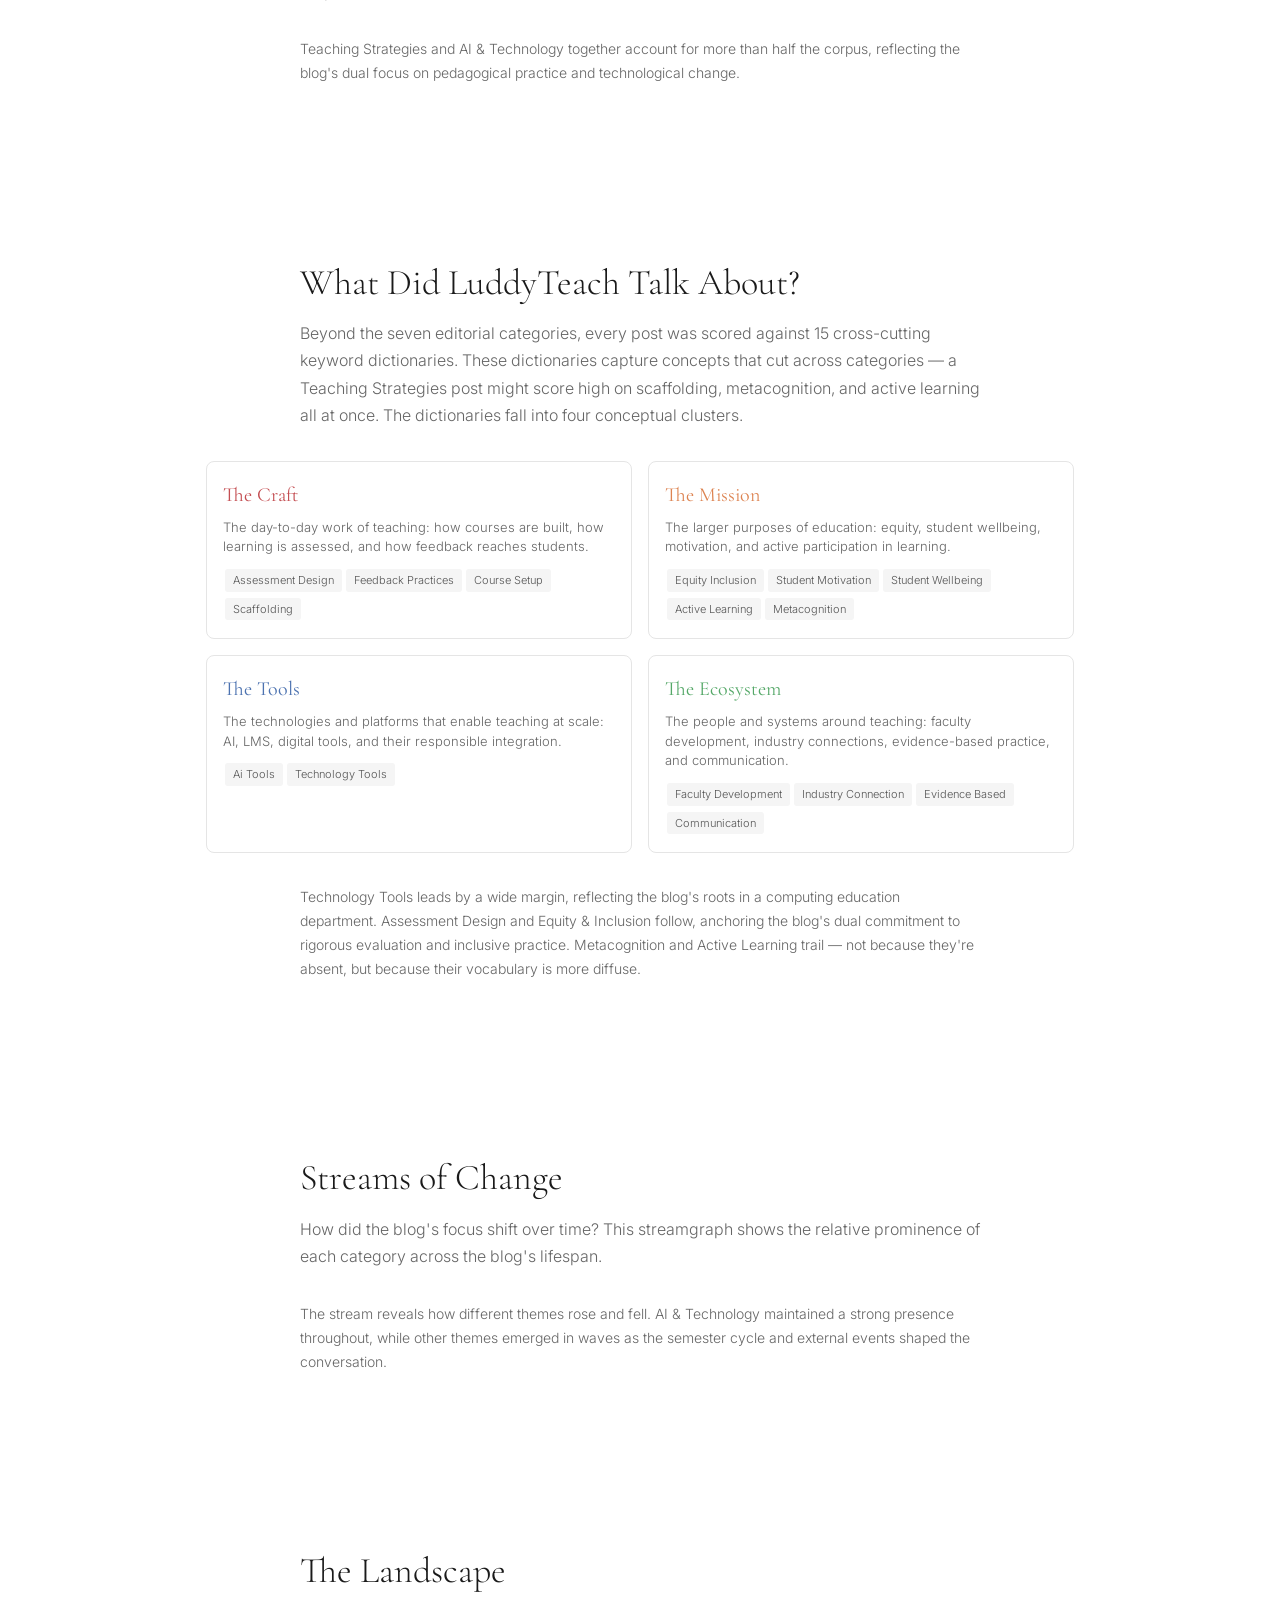
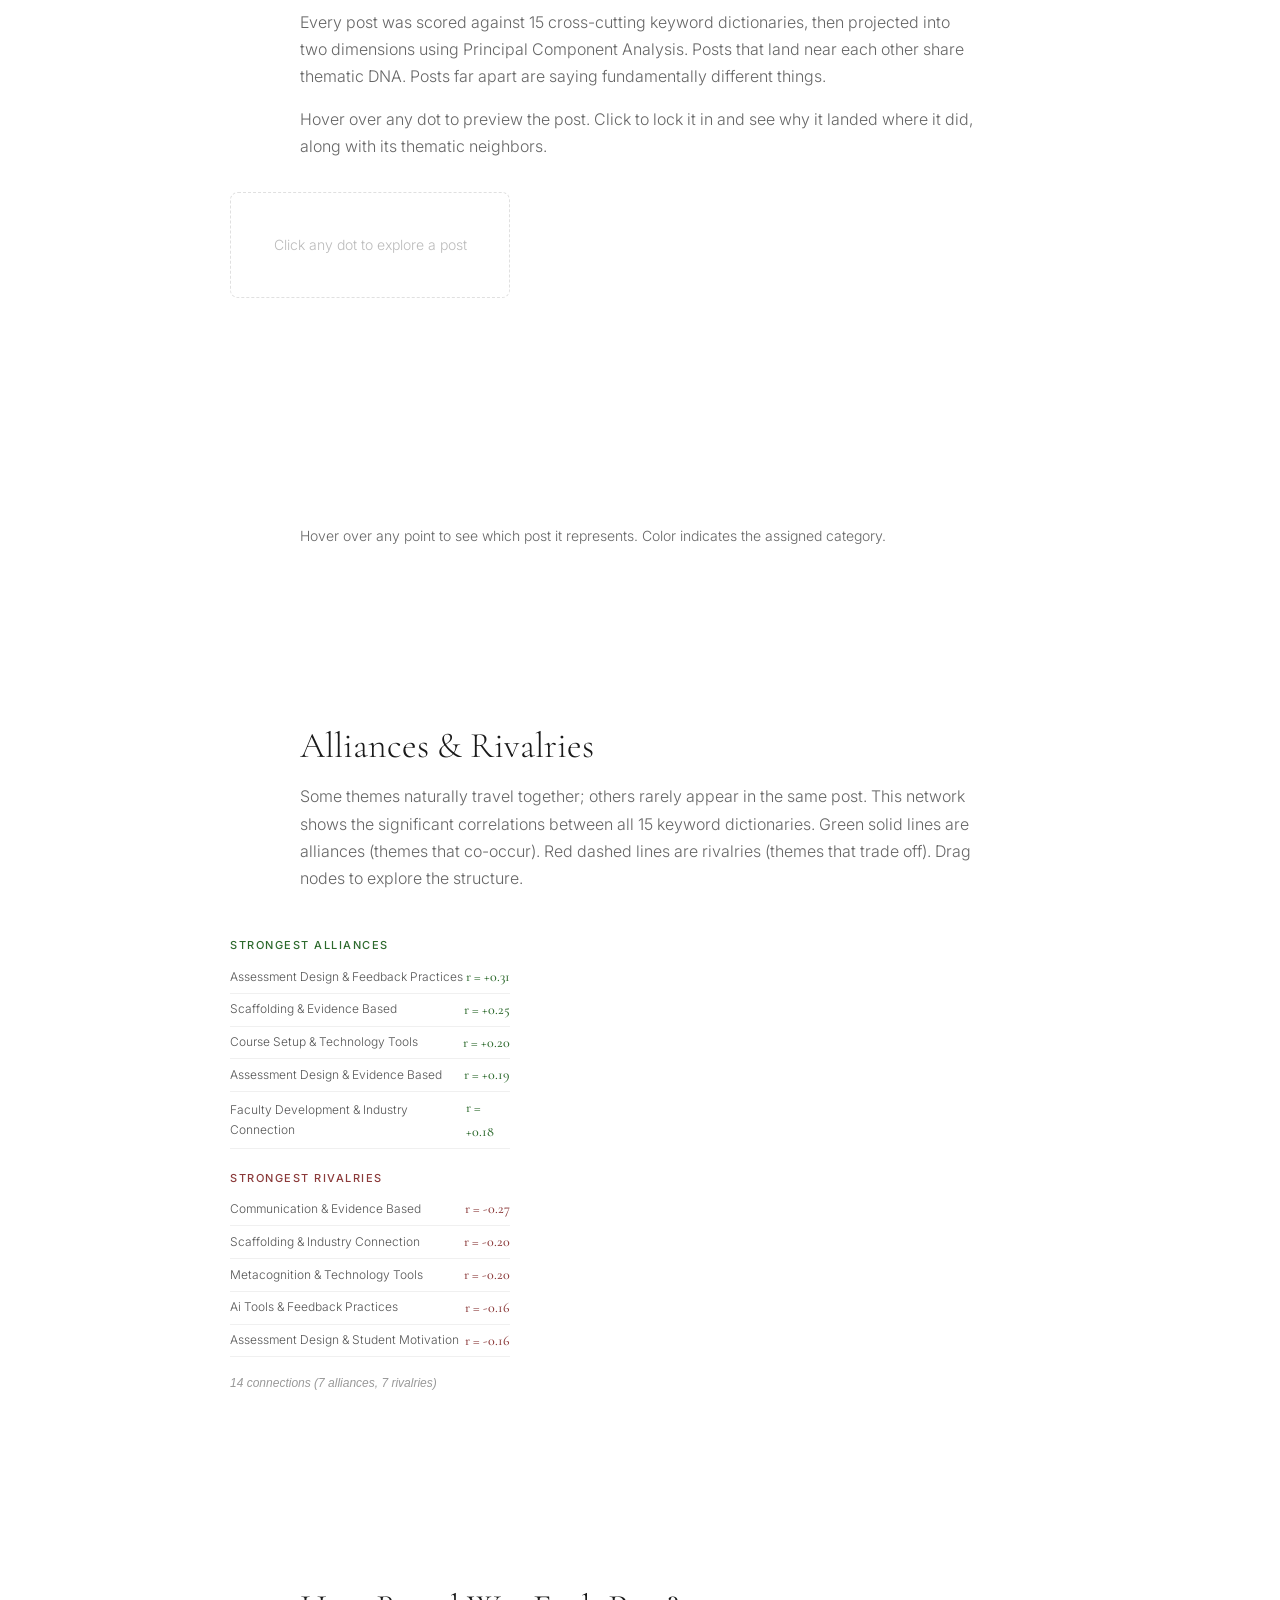
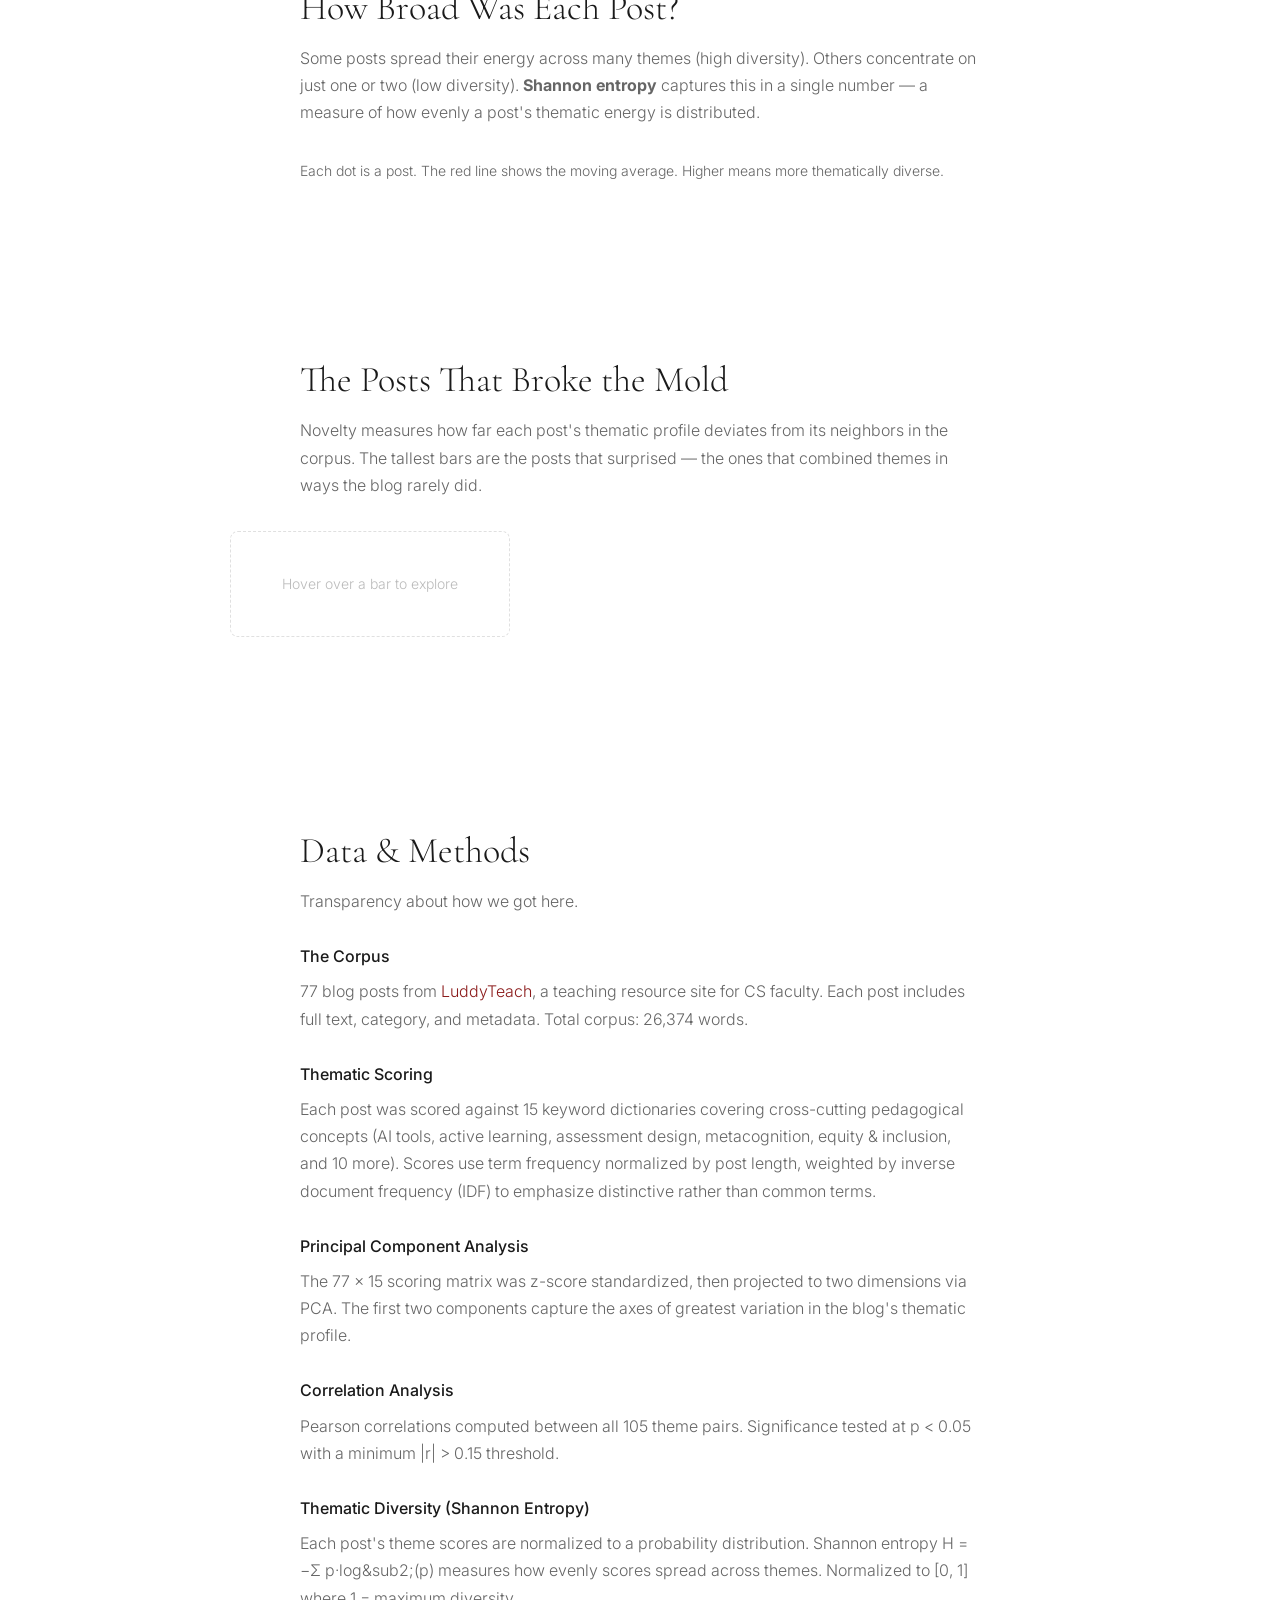
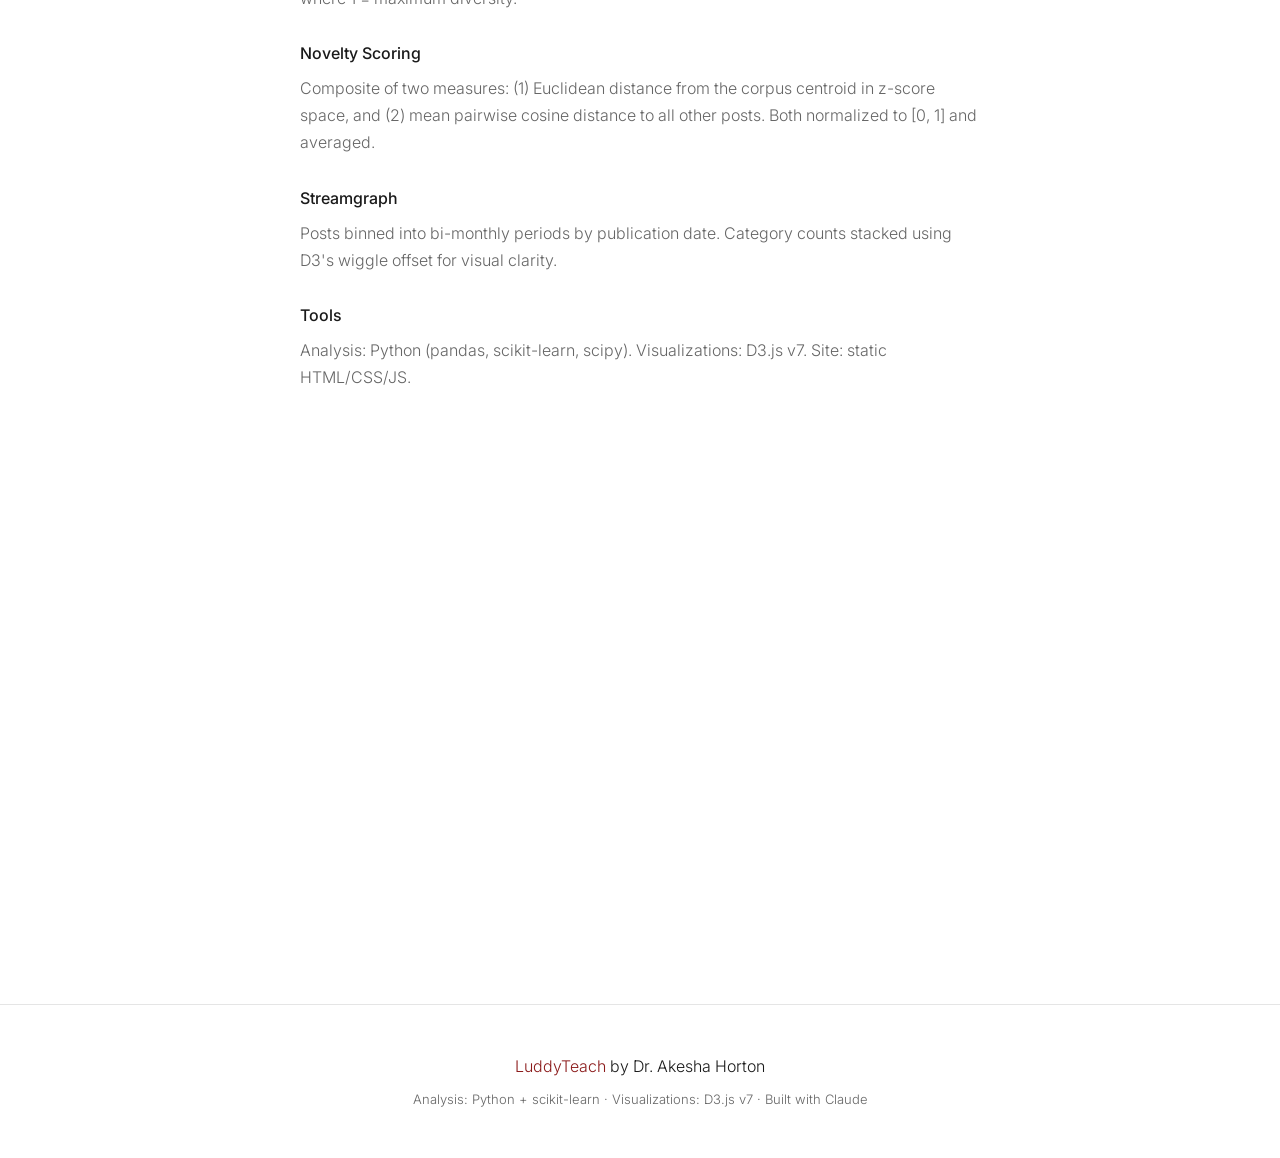
==== commit 96607547: "Add vocabulary section with theme clusters and ranked dictionary scores SLL-style "What Did LuddyTea" ====
--- a/index.html
+++ b/index.html
@@ -62,6 +62,20 @@
     </div>
   </section>
 
+  <!-- Vocabulary -->
+  <section id="vocabulary" class="section content-section">
+    <div class="content-column">
+      <h2>What Did LuddyTeach Talk About?</h2>
+      <p>Beyond the seven editorial categories, every post was scored against 15 cross-cutting keyword dictionaries. These dictionaries capture concepts that cut across categories &mdash; a Teaching Strategies post might score high on scaffolding, metacognition, and active learning all at once. The dictionaries fall into four conceptual clusters.</p>
+    </div>
+    <div class="chart-container wide">
+      <div id="vocab-chart"></div>
+    </div>
+    <div class="content-column">
+      <p class="chart-caption">Technology Tools leads by a wide margin, reflecting the blog's roots in a computing education department. Assessment Design and Equity &amp; Inclusion follow, anchoring the blog's dual commitment to rigorous evaluation and inclusive practice. Metacognition and Active Learning trail &mdash; not because they're absent, but because their vocabulary is more diffuse.</p>
+    </div>
+  </section>
+
   <!-- Streamgraph -->
   <section id="streams" class="section content-section">
     <div class="content-column">
@@ -204,6 +218,7 @@
   <script src="js/themes.js"></script>
   <script src="js/streamgraph.js"></script>
   <script src="js/pca.js"></script>
+  <script src="js/vocabulary.js"></script>
   <script src="js/correlations.js"></script>
   <script src="js/entropy.js"></script>
   <script src="js/novelty.js"></script>
--- a/css/style.css
+++ b/css/style.css
@@ -289,6 +289,53 @@
   background: #f5f5f5;
 }
 
+/* Vocabulary / Theme clusters */
+.cluster-grid {
+  display: grid;
+  grid-template-columns: repeat(2, 1fr);
+  gap: 16px;
+  margin-bottom: 32px;
+}
+.cluster-card {
+  padding: 16px;
+  border: 1px solid var(--color-border);
+  border-radius: 8px;
+}
+.cluster-card-header {
+  font-family: var(--font-display);
+  font-size: 20px;
+  font-weight: 400;
+  margin-bottom: 6px;
+}
+.cluster-card-desc {
+  font-size: 13px;
+  color: var(--color-text-secondary);
+  line-height: 1.5;
+  margin-bottom: 8px;
+}
+.cluster-theme-tag {
+  display: inline-block;
+  font-size: 11px;
+  background: #f5f5f5;
+  padding: 2px 8px;
+  border-radius: 3px;
+  margin: 2px 2px;
+  color: #555;
+}
+.vocab-legend {
+  display: flex;
+  gap: 16px;
+  margin-top: 12px;
+  flex-wrap: wrap;
+}
+.vocab-legend-item {
+  font-size: 12px;
+  color: #666;
+  display: flex;
+  align-items: center;
+  gap: 4px;
+}
+
 /* Network graph & novelty wrappers */
 .corr-wrapper, .novelty-wrapper {
   display: flex;
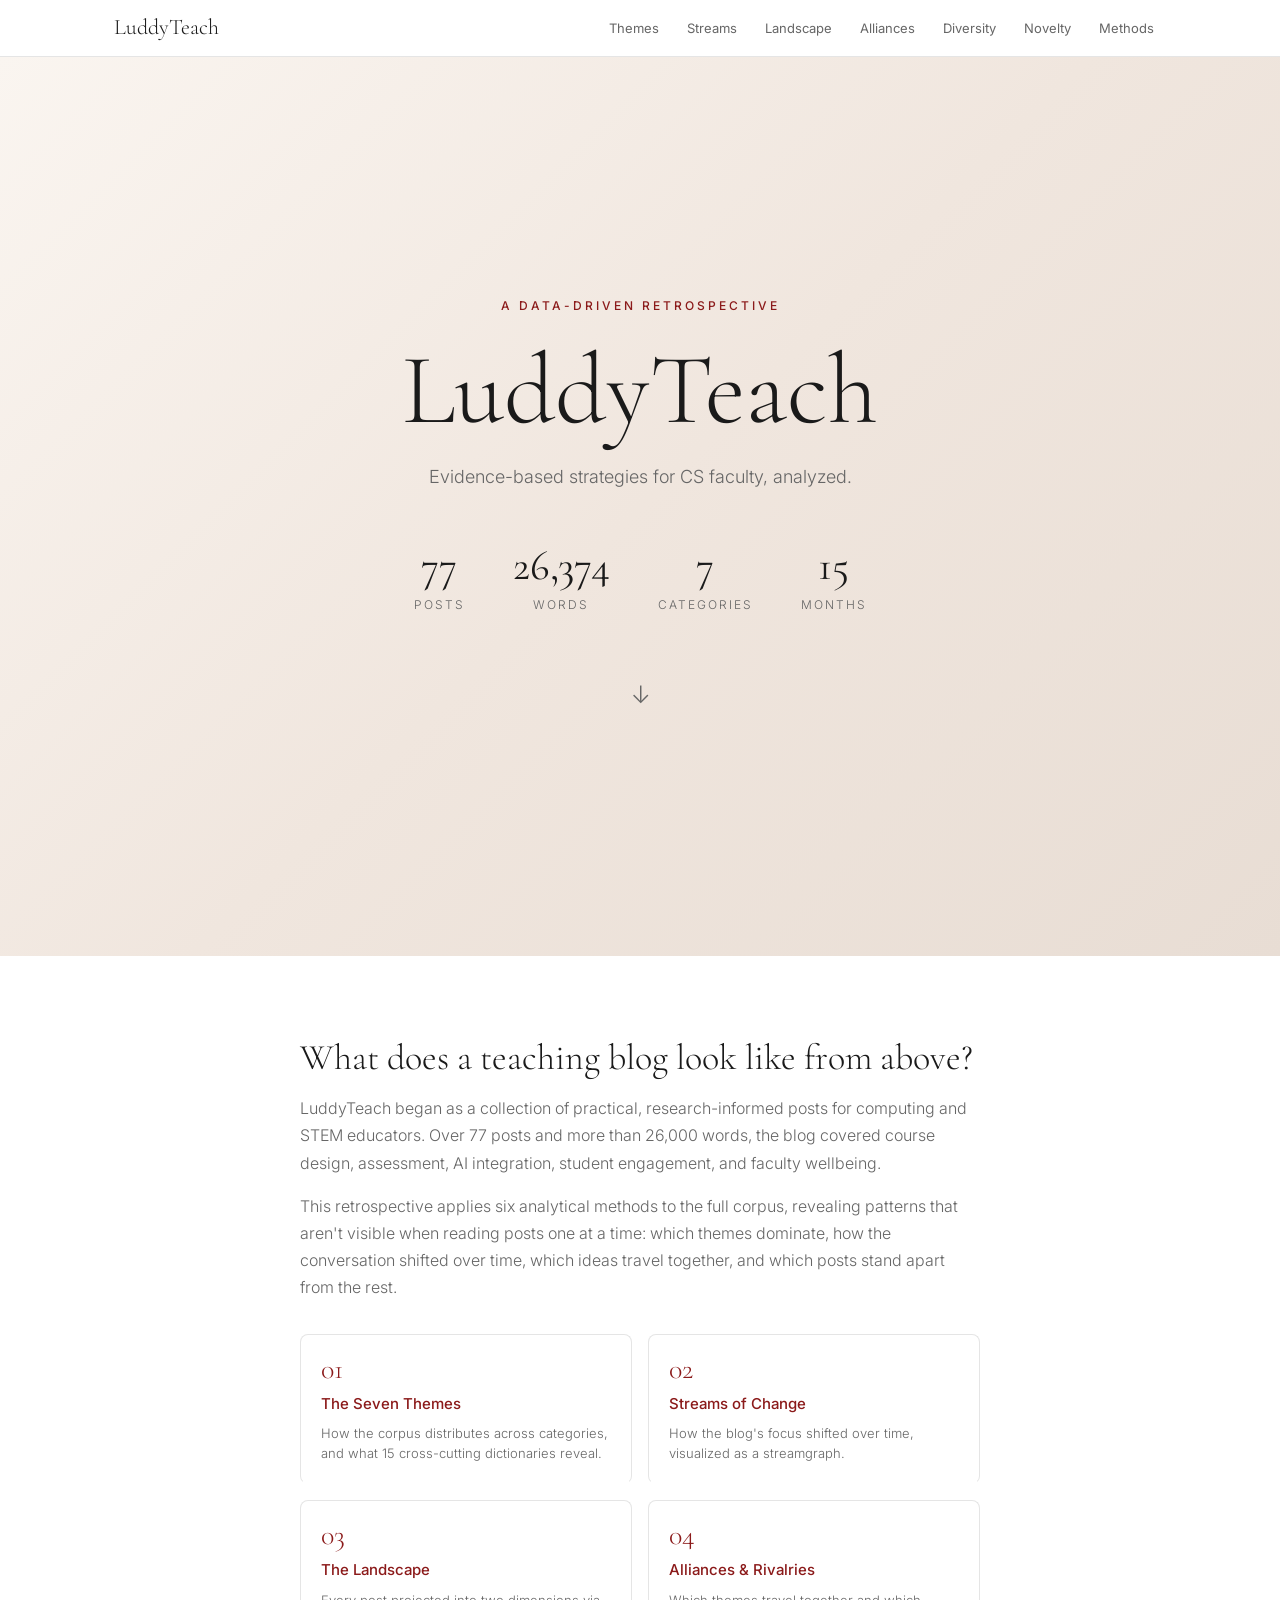
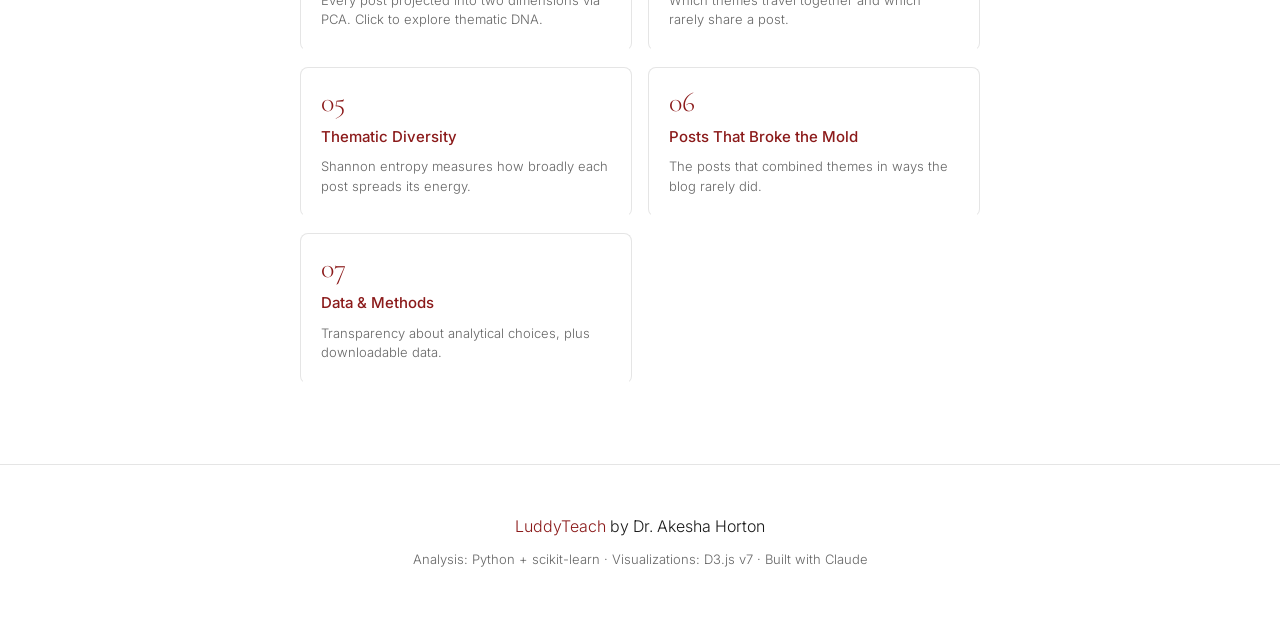
==== commit 900c3148: "Convert single-page site to multi-page navigation Split each analysis section into its own page (the" ====
--- a/index.html
+++ b/index.html
@@ -9,7 +9,7 @@
   <link href="https://fonts.googleapis.com/css2?family=Cormorant+Garamond:wght@300;400;500&family=Inter:wght@300;400;500&display=swap" rel="stylesheet">
   <link rel="stylesheet" href="css/style.css">
 </head>
-<body>
+<body class="has-nav">
   <!-- Hero -->
   <section id="hero" class="section hero">
     <div class="hero-content">
@@ -38,166 +38,48 @@
     </div>
   </section>
 
-  <!-- Introduction -->
+  <!-- Introduction + Navigation Cards -->
   <section id="intro" class="section content-section">
     <div class="content-column">
       <h2>What does a teaching blog look like from above?</h2>
       <p>LuddyTeach began as a collection of practical, research-informed posts for computing and STEM educators. Over 77 posts and more than 26,000 words, the blog covered course design, assessment, AI integration, student engagement, and faculty wellbeing.</p>
       <p>This retrospective applies six analytical methods to the full corpus, revealing patterns that aren't visible when reading posts one at a time: which themes dominate, how the conversation shifted over time, which ideas travel together, and which posts stand apart from the rest.</p>
-      <p>Every analytical choice is documented in the <a href="#methods">Methods</a> section. The data is available for <a href="#download">download</a>.</p>
-    </div>
-  </section>
 
-  <!-- Themes -->
-  <section id="themes" class="section content-section">
-    <div class="content-column">
-      <h2>The Seven Themes</h2>
-      <p>Each post belongs to one of seven categories assigned during writing. Here's how the corpus distributes across them.</p>
-    </div>
-    <div class="chart-container">
-      <div id="theme-chart"></div>
-    </div>
-    <div class="content-column">
-      <p class="chart-caption">Teaching Strategies and AI & Technology together account for more than half the corpus, reflecting the blog's dual focus on pedagogical practice and technological change.</p>
-    </div>
-  </section>
-
-  <!-- Vocabulary -->
-  <section id="vocabulary" class="section content-section">
-    <div class="content-column">
-      <h2>What Did LuddyTeach Talk About?</h2>
-      <p>Beyond the seven editorial categories, every post was scored against 15 cross-cutting keyword dictionaries. These dictionaries capture concepts that cut across categories &mdash; a Teaching Strategies post might score high on scaffolding, metacognition, and active learning all at once. The dictionaries fall into four conceptual clusters.</p>
-    </div>
-    <div class="chart-container wide">
-      <div id="vocab-chart"></div>
-    </div>
-    <div class="content-column">
-      <p class="chart-caption">Technology Tools leads by a wide margin, reflecting the blog's roots in a computing education department. Assessment Design and Equity &amp; Inclusion follow, anchoring the blog's dual commitment to rigorous evaluation and inclusive practice. Metacognition and Active Learning trail &mdash; not because they're absent, but because their vocabulary is more diffuse.</p>
-    </div>
-  </section>
-
-  <!-- Streamgraph -->
-  <section id="streams" class="section content-section">
-    <div class="content-column">
-      <h2>Streams of Change</h2>
-      <p>How did the blog's focus shift over time? This streamgraph shows the relative prominence of each category across the blog's lifespan.</p>
-    </div>
-    <div class="chart-container wide">
-      <div id="stream-chart"></div>
-    </div>
-    <div class="content-column">
-      <p class="chart-caption">The stream reveals how different themes rose and fell. AI & Technology maintained a strong presence throughout, while other themes emerged in waves as the semester cycle and external events shaped the conversation.</p>
-    </div>
-  </section>
-
-  <!-- PCA Landscape -->
-  <section id="landscape" class="section content-section">
-    <div class="content-column">
-      <h2>The Landscape</h2>
-      <p>Every post was scored against 15 cross-cutting keyword dictionaries, then projected into two dimensions using Principal Component Analysis. Posts that land near each other share thematic DNA. Posts far apart are saying fundamentally different things.</p>
-      <p>Hover over any dot to preview the post. Click to lock it in and see why it landed where it did, along with its thematic neighbors.</p>
-    </div>
-    <div class="chart-container wide">
-      <div id="pca-chart"></div>
-    </div>
-    <div class="content-column">
-      <p class="chart-caption" id="pca-caption">Hover over any point to see which post it represents. Color indicates the assigned category.</p>
-    </div>
-  </section>
-
-  <!-- Correlations -->
-  <section id="correlations" class="section content-section">
-    <div class="content-column">
-      <h2>Alliances &amp; Rivalries</h2>
-      <p>Some themes naturally travel together; others rarely appear in the same post. This network shows the significant correlations between all 15 keyword dictionaries. Green solid lines are alliances (themes that co-occur). Red dashed lines are rivalries (themes that trade off). Drag nodes to explore the structure.</p>
-    </div>
-    <div class="chart-container wide">
-      <div id="corr-chart"></div>
-    </div>
-  </section>
-
-  <!-- Diversity -->
-  <section id="diversity" class="section content-section">
-    <div class="content-column">
-      <h2>How Broad Was Each Post?</h2>
-      <p>Some posts spread their energy across many themes (high diversity). Others concentrate on just one or two (low diversity). <strong>Shannon entropy</strong> captures this in a single number &mdash; a measure of how evenly a post's thematic energy is distributed.</p>
-    </div>
-    <div class="chart-container wide">
-      <div id="entropy-chart"></div>
-    </div>
-    <div class="content-column">
-      <p class="chart-caption" id="entropy-caption">Each dot is a post. The red line shows the moving average. Higher means more thematically diverse.</p>
-    </div>
-  </section>
-
-  <!-- Novelty -->
-  <section id="novelty" class="section content-section">
-    <div class="content-column">
-      <h2>The Posts That Broke the Mold</h2>
-      <p>Novelty measures how far each post's thematic profile deviates from its neighbors in the corpus. The tallest bars are the posts that surprised &mdash; the ones that combined themes in ways the blog rarely did.</p>
-    </div>
-    <div class="chart-container wide">
-      <div id="novelty-chart"></div>
-    </div>
-  </section>
-
-  <!-- Methods -->
-  <section id="methods" class="section content-section">
-    <div class="content-column">
-      <h2>Data &amp; Methods</h2>
-      <p>Transparency about how we got here.</p>
-
-      <h3>The Corpus</h3>
-      <p>77 blog posts from <a href="https://akesha.github.io/cs-faculty-hub/" target="_blank">LuddyTeach</a>, a teaching resource site for CS faculty. Each post includes full text, category, and metadata. Total corpus: 26,374 words.</p>
-
-      <h3>Thematic Scoring</h3>
-      <p>Each post was scored against 15 keyword dictionaries covering cross-cutting pedagogical concepts (AI tools, active learning, assessment design, metacognition, equity &amp; inclusion, and 10 more). Scores use term frequency normalized by post length, weighted by inverse document frequency (IDF) to emphasize distinctive rather than common terms.</p>
-
-      <h3>Principal Component Analysis</h3>
-      <p>The 77 &times; 15 scoring matrix was z-score standardized, then projected to two dimensions via PCA. The first two components capture the axes of greatest variation in the blog's thematic profile.</p>
-
-      <h3>Correlation Analysis</h3>
-      <p>Pearson correlations computed between all 105 theme pairs. Significance tested at p &lt; 0.05 with a minimum |r| &gt; 0.15 threshold.</p>
-
-      <h3>Thematic Diversity (Shannon Entropy)</h3>
-      <p>Each post's theme scores are normalized to a probability distribution. Shannon entropy H = &minus;&Sigma; p&middot;log&sub2;(p) measures how evenly scores spread across themes. Normalized to [0, 1] where 1 = maximum diversity.</p>
-
-      <h3>Novelty Scoring</h3>
-      <p>Composite of two measures: (1) Euclidean distance from the corpus centroid in z-score space, and (2) mean pairwise cosine distance to all other posts. Both normalized to [0, 1] and averaged.</p>
-
-      <h3>Streamgraph</h3>
-      <p>Posts binned into bi-monthly periods by publication date. Category counts stacked using D3's wiggle offset for visual clarity.</p>
-
-      <h3>Tools</h3>
-      <p>Analysis: Python (pandas, scikit-learn, scipy). Visualizations: D3.js v7. Site: static HTML/CSS/JS.</p>
-    </div>
-  </section>
-
-  <!-- Download -->
-  <section id="download" class="section content-section">
-    <div class="content-column">
-      <h2>Open Archive</h2>
-      <p>All data is available for download. Reproduce, challenge, or extend the analysis.</p>
-      <div class="download-grid">
-        <a href="data/posts.json" download class="download-card">
-          <strong>posts.json</strong>
-          <span>Full corpus with metadata, categories, word counts, and plain text</span>
+      <div class="nav-cards">
+        <a href="themes.html" class="nav-card">
+          <span class="nav-card-number">01</span>
+          <span class="nav-card-title">The Seven Themes</span>
+          <span class="nav-card-desc">How the corpus distributes across categories, and what 15 cross-cutting dictionaries reveal.</span>
         </a>
-        <a href="data/theme_scores.json" download class="download-card">
-          <strong>theme_scores.json</strong>
-          <span>77 &times; 15 scoring matrix across all keyword dictionaries</span>
+        <a href="streams.html" class="nav-card">
+          <span class="nav-card-number">02</span>
+          <span class="nav-card-title">Streams of Change</span>
+          <span class="nav-card-desc">How the blog's focus shifted over time, visualized as a streamgraph.</span>
         </a>
-        <a href="data/pca.json" download class="download-card">
-          <strong>pca.json</strong>
-          <span>2D coordinates, explained variance, and axis loadings</span>
+        <a href="landscape.html" class="nav-card">
+          <span class="nav-card-number">03</span>
+          <span class="nav-card-title">The Landscape</span>
+          <span class="nav-card-desc">Every post projected into two dimensions via PCA. Click to explore thematic DNA.</span>
         </a>
-        <a href="data/correlations.json" download class="download-card">
-          <strong>correlations.json</strong>
-          <span>15 &times; 15 correlation matrix with significance flags</span>
+        <a href="correlations.html" class="nav-card">
+          <span class="nav-card-number">04</span>
+          <span class="nav-card-title">Alliances &amp; Rivalries</span>
+          <span class="nav-card-desc">Which themes travel together and which rarely share a post.</span>
         </a>
-        <a href="data/novelty.json" download class="download-card">
-          <strong>novelty.json</strong>
-          <span>Per-post novelty scores ranked from most to least distinctive</span>
+        <a href="diversity.html" class="nav-card">
+          <span class="nav-card-number">05</span>
+          <span class="nav-card-title">Thematic Diversity</span>
+          <span class="nav-card-desc">Shannon entropy measures how broadly each post spreads its energy.</span>
+        </a>
+        <a href="novelty.html" class="nav-card">
+          <span class="nav-card-number">06</span>
+          <span class="nav-card-title">Posts That Broke the Mold</span>
+          <span class="nav-card-desc">The posts that combined themes in ways the blog rarely did.</span>
+        </a>
+        <a href="methods.html" class="nav-card">
+          <span class="nav-card-number">07</span>
+          <span class="nav-card-title">Data &amp; Methods</span>
+          <span class="nav-card-desc">Transparency about analytical choices, plus downloadable data.</span>
         </a>
       </div>
     </div>
@@ -209,19 +91,8 @@
     <p class="footer-sub">Analysis: Python + scikit-learn &middot; Visualizations: D3.js v7 &middot; Built with Claude</p>
   </footer>
 
-  <!-- Tooltip -->
-  <div id="tooltip" class="tooltip"></div>
-
-  <script src="https://d3js.org/d3.v7.min.js"></script>
-  <script src="js/utils.js"></script>
   <script src="js/hero.js"></script>
-  <script src="js/themes.js"></script>
-  <script src="js/streamgraph.js"></script>
-  <script src="js/pca.js"></script>
-  <script src="js/vocabulary.js"></script>
-  <script src="js/correlations.js"></script>
-  <script src="js/entropy.js"></script>
-  <script src="js/novelty.js"></script>
-  <script src="js/main.js"></script>
+  <script src="js/nav.js"></script>
+  <script>animateCounters();</script>
 </body>
 </html>
--- a/css/style.css
+++ b/css/style.css
@@ -34,13 +34,6 @@
 /* Sections */
 .section {
   padding: 80px 24px;
-  opacity: 0;
-  transform: translateY(30px);
-  transition: opacity 0.6s ease, transform 0.6s ease;
-}
-.section.visible {
-  opacity: 1;
-  transform: translateY(0);
 }
 
 /* Hero */
@@ -51,8 +44,6 @@
   justify-content: center;
   text-align: center;
   background: linear-gradient(135deg, #faf5f0 0%, #f0e6de 50%, #e8ddd4 100%);
-  opacity: 1;
-  transform: none;
 }
 .hero-label {
   font-family: var(--font-body);
@@ -435,6 +426,144 @@
 .download-card span {
   font-size: 12px;
   color: var(--color-text-secondary);
+}
+
+/* Navigation bar */
+.site-nav {
+  position: fixed;
+  top: 0;
+  left: 0;
+  right: 0;
+  z-index: 50;
+  background: rgba(255, 255, 255, 0.92);
+  backdrop-filter: blur(12px);
+  -webkit-backdrop-filter: blur(12px);
+  border-bottom: 1px solid var(--color-border);
+}
+.nav-inner {
+  max-width: 1100px;
+  margin: 0 auto;
+  display: flex;
+  align-items: center;
+  justify-content: space-between;
+  padding: 0 24px;
+  height: 56px;
+}
+.nav-brand {
+  font-family: var(--font-display);
+  font-weight: 300;
+  font-size: 22px;
+  color: var(--color-text);
+  text-decoration: none;
+}
+.nav-links {
+  display: flex;
+  gap: 4px;
+}
+.nav-links a {
+  font-family: var(--font-body);
+  font-size: 13px;
+  font-weight: 400;
+  color: var(--color-text-secondary);
+  text-decoration: none;
+  padding: 6px 12px;
+  border-radius: 4px;
+  transition: color 0.2s, background 0.2s;
+}
+.nav-links a:hover {
+  color: var(--color-text);
+  background: #f5f5f5;
+}
+.nav-links a.active {
+  color: var(--color-accent);
+  font-weight: 500;
+}
+.nav-toggle {
+  display: none;
+  background: none;
+  border: none;
+  cursor: pointer;
+  padding: 4px;
+  flex-direction: column;
+  gap: 5px;
+}
+.nav-toggle span {
+  display: block;
+  width: 22px;
+  height: 2px;
+  background: var(--color-text);
+  border-radius: 1px;
+  transition: transform 0.2s, opacity 0.2s;
+}
+.nav-toggle.open span:nth-child(1) { transform: translateY(7px) rotate(45deg); }
+.nav-toggle.open span:nth-child(2) { opacity: 0; }
+.nav-toggle.open span:nth-child(3) { transform: translateY(-7px) rotate(-45deg); }
+
+/* Page body offset for fixed nav */
+body.has-nav { padding-top: 56px; }
+
+/* Previous / Next navigation */
+.prev-next {
+  display: flex;
+  justify-content: space-between;
+  max-width: 680px;
+  margin: 0 auto;
+  padding: 48px 24px;
+}
+.prev-next-link {
+  font-family: var(--font-body);
+  font-size: 14px;
+  font-weight: 400;
+  color: var(--color-accent);
+  text-decoration: none;
+  padding: 8px 16px;
+  border: 1px solid var(--color-border);
+  border-radius: 6px;
+  transition: border-color 0.2s, background 0.2s;
+}
+.prev-next-link:hover {
+  border-color: var(--color-accent);
+  background: #faf5f0;
+}
+
+/* Landing page nav cards */
+.nav-cards {
+  display: grid;
+  grid-template-columns: repeat(auto-fit, minmax(220px, 1fr));
+  gap: 16px;
+  margin-top: 32px;
+}
+.nav-card {
+  display: flex;
+  flex-direction: column;
+  gap: 8px;
+  padding: 20px;
+  border: 1px solid var(--color-border);
+  border-radius: 8px;
+  text-decoration: none;
+  color: var(--color-text);
+  transition: border-color 0.2s, box-shadow 0.2s, transform 0.2s;
+}
+.nav-card:hover {
+  border-color: var(--color-accent);
+  box-shadow: 0 4px 12px rgba(0,0,0,0.06);
+  transform: translateY(-2px);
+}
+.nav-card-number {
+  font-family: var(--font-display);
+  font-size: 28px;
+  font-weight: 300;
+  color: var(--color-accent);
+  line-height: 1;
+}
+.nav-card-title {
+  font-weight: 500;
+  font-size: 15px;
+}
+.nav-card-desc {
+  font-size: 13px;
+  color: var(--color-text-secondary);
+  line-height: 1.5;
 }
 
 /* Footer */
@@ -469,6 +598,24 @@
   .pca-panel, .corr-panel, .novelty-panel {
     max-width: 100%;
   }
+  .nav-toggle { display: flex; }
+  .nav-links {
+    display: none;
+    position: absolute;
+    top: 56px;
+    left: 0;
+    right: 0;
+    background: rgba(255, 255, 255, 0.97);
+    backdrop-filter: blur(12px);
+    -webkit-backdrop-filter: blur(12px);
+    flex-direction: column;
+    padding: 8px 16px 16px;
+    border-bottom: 1px solid var(--color-border);
+    gap: 2px;
+  }
+  .nav-links.open { display: flex; }
+  .nav-links a { padding: 10px 12px; }
+  .nav-cards { grid-template-columns: 1fr; }
 }
 @media (max-width: 480px) {
   .hero-stats { gap: 24px; }
